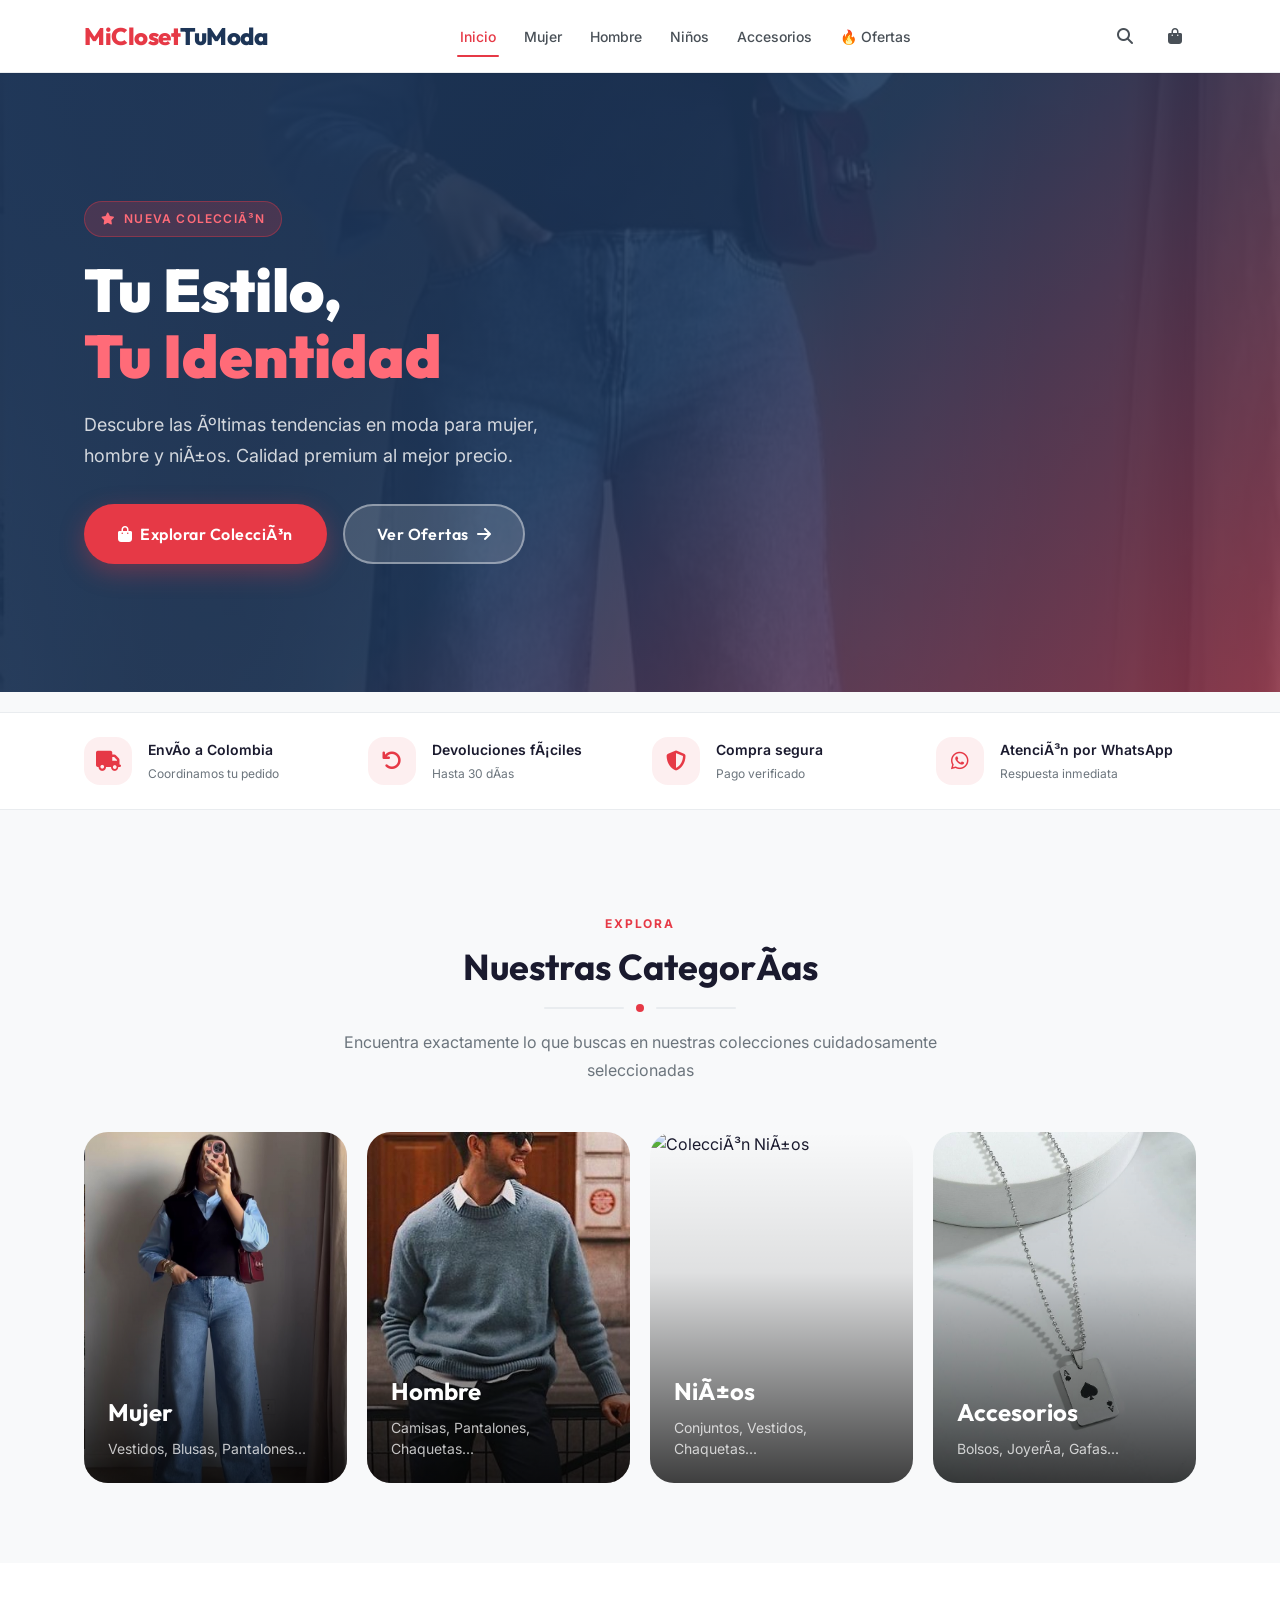
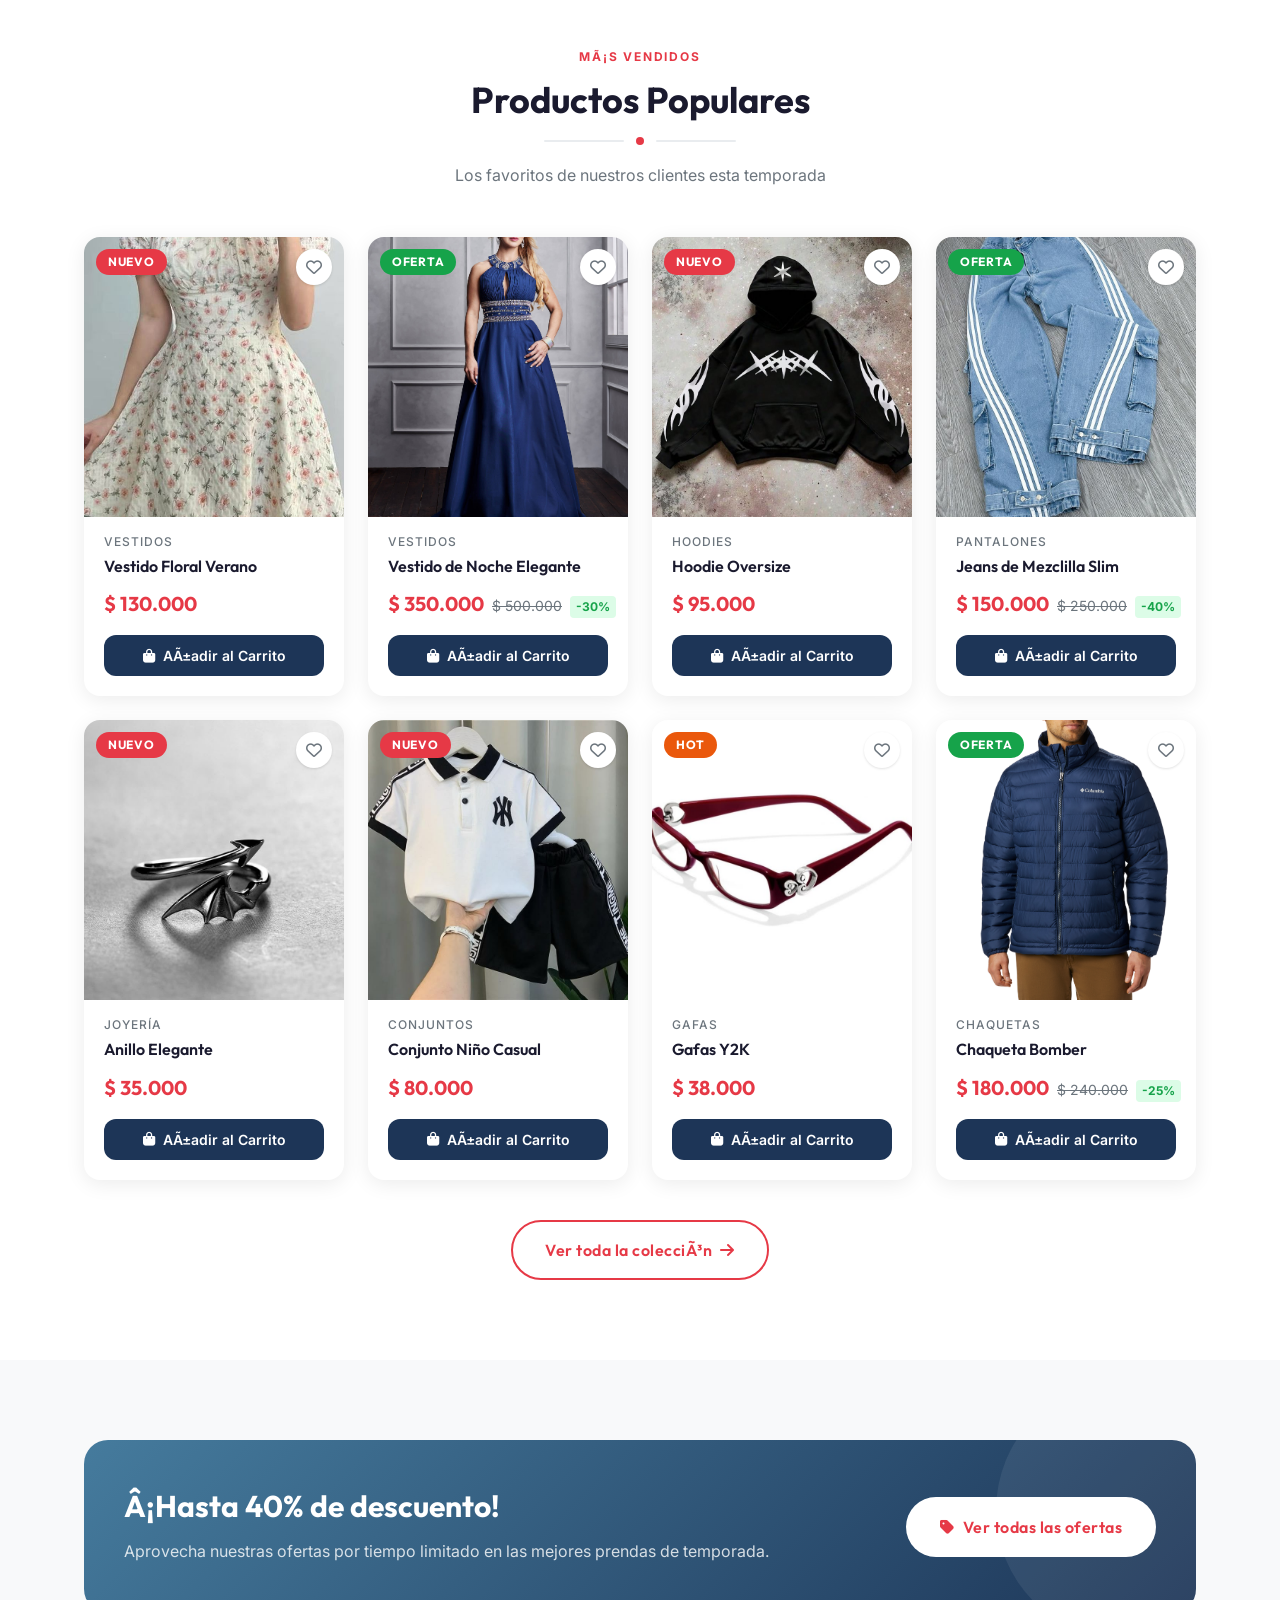
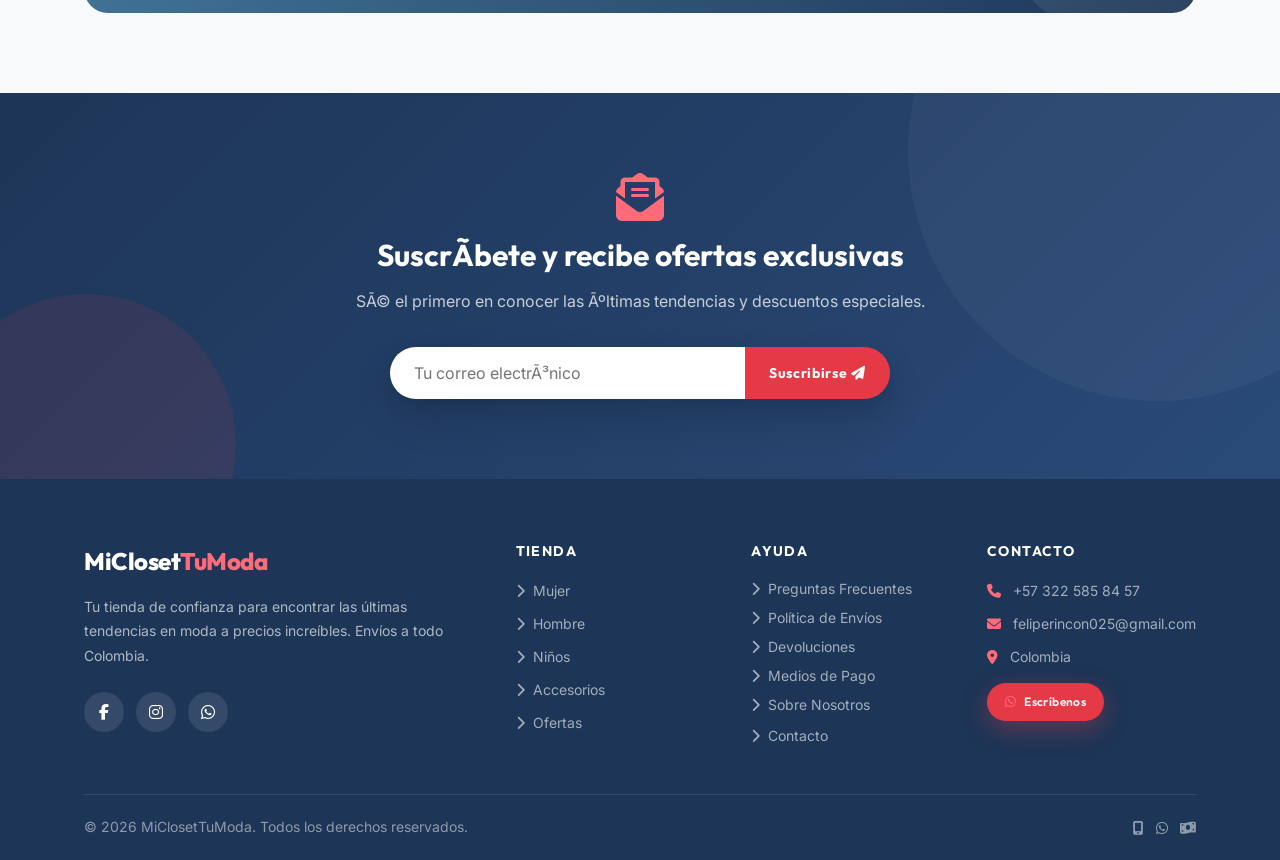
==== index.html @ 11c375c9 "Initial commit for MiClosetTuModa" ====
<!DOCTYPE html>
<html lang="es">
<head>
  <meta charset="UTF-8">
  <meta name="viewport" content="width=device-width, initial-scale=1.0">
  <meta name="description" content="MiClosetTuModa â Tu tienda de moda online con las Ãºltimas tendencias en ropa para mujer, hombre y niÃ±os. EnvÃ­os a toda Colombia.">
  <meta name="keywords" content="moda, ropa, tienda online, Colombia, mujer, hombre, niÃ±os, accesorios">
  <meta name="author" content="MiClosetTuModa">
  <meta property="og:title" content="MiClosetTuModa â Tu tienda de moda online">
  <meta property="og:description" content="Las Ãºltimas tendencias en moda a precios increÃ­bles.">
  <meta property="og:type" content="website">
  <title>MiClosetTuModa â Tu tienda de moda online</title>
  <link rel="icon" type="image/png" href="imgs/logo.png">
  <link rel="preconnect" href="https://fonts.googleapis.com">
  <link rel="preconnect" href="https://fonts.gstatic.com" crossorigin>
  <link rel="stylesheet" href="https://cdnjs.cloudflare.com/ajax/libs/font-awesome/6.4.0/css/all.min.css"
        crossorigin="anonymous" referrerpolicy="no-referrer">
  <link rel="stylesheet" href="css/tokens.css">
  <link rel="stylesheet" href="css/base.css">
  <link rel="stylesheet" href="css/animations.css">
  <link rel="stylesheet" href="css/components.css">
  <link rel="stylesheet" href="css/responsive.css">
  <style>
    /* ââ Estilos especÃ­ficos del home ââ */
    .hero-section { min-height: 620px; }
    .hero-bg {
      background-image: url('imgs/Categorias/Mujeres.jpg');
      opacity: 0.3;
    }

    /* Grid categorÃ­as home */
    .home-categories { padding: var(--space-20) 0; background: var(--bg-body); }
    .category-grid-home {
      display: grid;
      grid-template-columns: repeat(4, 1fr);
      gap: var(--space-5);
    }
    .category-card { aspect-ratio: 3/4; }

    @media (max-width: 1024px) {
      .category-grid-home { grid-template-columns: repeat(2, 1fr); }
    }
    @media (max-width: 480px) {
      .category-grid-home { grid-template-columns: repeat(2, 1fr); gap: var(--space-3); }
      .category-card { aspect-ratio: 2/3; }
    }

    /* Productos populares */
    .popular-section {
      padding: var(--space-20) 0;
      background: var(--bg-surface);
    }

    /* Offers CTA section */
    .offers-section { padding: var(--space-20) 0; background: var(--bg-body); }

    /* Trust band */
    .trust-section { padding: var(--space-5) 0; }

    /* Newsletter */
    .newsletter-home { padding: var(--space-20) 0; }
  </style>

</head>
<body>
  <!-- Header inyectado por JS -->

  <main id="main-content">
    <!-- âââââââââââââââ HERO âââââââââââââââ -->
    <section class="hero-section" id="Inicio" aria-label="Banner principal">
      <div class="hero-bg" role="img" aria-label="Modelo de moda"></div>
      <div class="hero-overlay"></div>
      <div class="container">
        <div class="hero-content">
          <div class="hero-tag animate-fadeInDown">
            <i class="fas fa-star" aria-hidden="true"></i>
            Nueva ColecciÃ³n
          </div>
          <h1 class="hero-title">
            Tu Estilo,<br><span>Tu Identidad</span>
          </h1>
          <p class="hero-subtitle">
            Descubre las Ãºltimas tendencias en moda para mujer, hombre y niÃ±os.
            Calidad premium al mejor precio.
          </p>
          <div class="hero-actions">
            <a href="#categorias" class="btn btn-primary btn-lg ripple">
              <i class="fas fa-shopping-bag" aria-hidden="true"></i>
              Explorar ColecciÃ³n
            </a>
            <a href="ofertas.html" class="btn btn-ghost btn-lg">
              Ver Ofertas <i class="fas fa-arrow-right" aria-hidden="true"></i>
            </a>
          </div>
        </div>
      </div>
    </section>

    <!-- âââââââââââââââ TRUST BAND âââââââââââââââ -->
    <section class="trust-section" aria-label="Beneficios de compra">
      <div class="trust-band">
        <div class="container">
          <div class="trust-grid">
            <div class="trust-item">
              <div class="trust-icon"><i class="fas fa-truck" aria-hidden="true"></i></div>
              <div class="trust-text">
                <strong>EnvÃ­o a Colombia</strong>
                <span>Coordinamos tu pedido</span>
              </div>
            </div>
            <div class="trust-item">
              <div class="trust-icon"><i class="fas fa-undo" aria-hidden="true"></i></div>
              <div class="trust-text">
                <strong>Devoluciones fÃ¡ciles</strong>
                <span>Hasta 30 dÃ­as</span>
              </div>
            </div>
            <div class="trust-item">
              <div class="trust-icon"><i class="fas fa-shield-alt" aria-hidden="true"></i></div>
              <div class="trust-text">
                <strong>Compra segura</strong>
                <span>Pago verificado</span>
              </div>
            </div>
            <div class="trust-item">
              <div class="trust-icon"><i class="fab fa-whatsapp" aria-hidden="true"></i></div>
              <div class="trust-text">
                <strong>AtenciÃ³n por WhatsApp</strong>
                <span>Respuesta inmediata</span>
              </div>
            </div>
          </div>
        </div>
      </div>
    </section>

    <!-- âââââââââââââââ CATEGORÃAS âââââââââââââââ -->
    <section class="home-categories" id="categorias" aria-labelledby="categories-title">
      <div class="container">
        <header class="section-header">
          <span class="section-tag">Explora</span>
          <h2 class="section-title" id="categories-title">Nuestras CategorÃ­as</h2>
          <div class="section-divider"><span></span></div>
          <p class="section-subtitle">Encuentra exactamente lo que buscas en nuestras colecciones cuidadosamente seleccionadas</p>
        </header>
        <div class="category-grid-home">
          <a href="mujer.html" class="category-card hover-lift" aria-label="Ir a secciÃ³n Mujer">
            <img src="imgs/Categorias/Mujeres.jpg" alt="ColecciÃ³n Mujer" loading="lazy">
            <div class="category-card-overlay"></div>
            <div class="category-card-content">
              <div class="category-card-name">Mujer</div>
              <div class="category-card-count">Vestidos, Blusas, Pantalones...</div>
            </div>
            <div class="category-card-arrow">
              <i class="fas fa-arrow-right" aria-hidden="true"></i>
            </div>
          </a>
          <a href="hombre.html" class="category-card hover-lift" aria-label="Ir a secciÃ³n Hombre">
            <img src="imgs/Categorias/Hombres.jpg" alt="ColecciÃ³n Hombre" loading="lazy" style="object-position: center 70%">
            <div class="category-card-overlay"></div>
            <div class="category-card-content">
              <div class="category-card-name">Hombre</div>
              <div class="category-card-count">Camisas, Pantalones, Chaquetas...</div>
            </div>
            <div class="category-card-arrow">
              <i class="fas fa-arrow-right" aria-hidden="true"></i>
            </div>
          </a>
          <a href="niÃ±os.html" class="category-card hover-lift" aria-label="Ir a secciÃ³n NiÃ±os">
            <img src="imgs/Categorias/niÃ±os.jpg" alt="ColecciÃ³n NiÃ±os" loading="lazy">
            <div class="category-card-overlay"></div>
            <div class="category-card-content">
              <div class="category-card-name">NiÃ±os</div>
              <div class="category-card-count">Conjuntos, Vestidos, Chaquetas...</div>
            </div>
            <div class="category-card-arrow">
              <i class="fas fa-arrow-right" aria-hidden="true"></i>
            </div>
          </a>
          <a href="accesorios.html" class="category-card hover-lift" aria-label="Ir a secciÃ³n Accesorios">
            <img src="imgs/Categorias/Accesorios.jpg" alt="ColecciÃ³n Accesorios" loading="lazy">
            <div class="category-card-overlay"></div>
            <div class="category-card-content">
              <div class="category-card-name">Accesorios</div>
              <div class="category-card-count">Bolsos, JoyerÃ­a, Gafas...</div>
            </div>
            <div class="category-card-arrow">
              <i class="fas fa-arrow-right" aria-hidden="true"></i>
            </div>
          </a>
        </div>
      </div>
    </section>

    <!-- âââââââââââââââ PRODUCTOS POPULARES âââââââââââââââ -->
    <section class="popular-section" id="Productos" aria-labelledby="popular-title">
      <div class="container">
        <header class="section-header">
          <span class="section-tag">MÃ¡s Vendidos</span>
          <h2 class="section-title" id="popular-title">Productos Populares</h2>
          <div class="section-divider"><span></span></div>
          <p class="section-subtitle">Los favoritos de nuestros clientes esta temporada</p>
        </header>
        <div class="products-grid" id="popular-products-grid" role="list"></div>
        <div style="text-align:center; margin-top: var(--space-10)">
          <a href="mujer.html" class="btn btn-outline btn-lg">
            Ver toda la colecciÃ³n <i class="fas fa-arrow-right" aria-hidden="true"></i>
          </a>
        </div>
      </div>
    </section>

    <!-- âââââââââââââââ OFERTAS CTA âââââââââââââââ -->
    <section class="offers-section" aria-label="Ofertas especiales">
      <div class="container">
        <div class="offers-cta">
          <div class="offers-cta-text">
            <h2>Â¡Hasta 40% de descuento!</h2>
            <p>Aprovecha nuestras ofertas por tiempo limitado en las mejores prendas de temporada.</p>
          </div>
          <a href="ofertas.html" class="btn btn-white btn-lg" style="flex-shrink:0">
            <i class="fas fa-tag" aria-hidden="true"></i>
            Ver todas las ofertas
          </a>
        </div>
      </div>
    </section>

    <!-- âââââââââââââââ NEWSLETTER âââââââââââââââ -->
    <section class="newsletter-section newsletter-home" aria-labelledby="newsletter-title">
      <div class="container newsletter-content">
        <i class="newsletter-icon fas fa-envelope-open-text" aria-hidden="true"></i>
        <h2 id="newsletter-title">SuscrÃ­bete y recibe ofertas exclusivas</h2>
        <p>SÃ© el primero en conocer las Ãºltimas tendencias y descuentos especiales.</p>
        <form class="newsletter-form" id="newsletter-form" aria-label="Formulario de suscripciÃ³n">
          <input type="email" name="email" placeholder="Tu correo electrÃ³nico"
                 required aria-label="Correo electrÃ³nico" aria-required="true">
          <button type="submit">
            Suscribirse <i class="fas fa-paper-plane" aria-hidden="true"></i>
          </button>
        </form>
      </div>
    </section>
  </main>

  <!-- Footer inyectado por JS -->

  <!-- âââââââââââââââ SCRIPTS âââââââââââââââ -->
  <script src="js/services/ProductService.js"></script>
  <script src="js/services/CartService.js"></script>
  <script src="js/services/WishlistService.js"></script>
  <script src="js/services/NotificationService.js"></script>
  <script src="js/services/FilterService.js"></script>
  <script src="js/components/HelpModal.js"></script>
  <script src="js/components/Header.js"></script>
  <script src="js/components/Footer.js"></script>
  <script src="js/components/CartSidebar.js"></script>
  <script src="js/components/SearchOverlay.js"></script>
  <script src="js/components/ProductModal.js"></script>

  <script>
    document.addEventListener('DOMContentLoaded', () => {
      Header.render();
      Footer.render();
      CartService.init();
      WishlistService.init();
      _renderPopularProducts();

      document.getElementById('newsletter-form').addEventListener('submit', (e) => {
        e.preventDefault();
        const email = e.target.email.value;
        NotificationService.success(
          'Â¡SuscripciÃ³n exitosa!',
          `Te registramos con ${email}. Â¡Bienvenido!`
        );
        e.target.reset();
      });

      document.querySelectorAll('a[href^="#"]').forEach(a => {
        a.addEventListener('click', (e) => {
          const target = document.querySelector(a.getAttribute('href'));
          if (target) {
            e.preventDefault();
            target.scrollIntoView({ behavior: 'smooth', block: 'start' });
          }
        });
      });
    });

    function _renderPopularProducts() {
      const grid = document.getElementById('popular-products-grid');
      if (!grid) return;

      const popular = [
        ProductService.getById(1),
        ProductService.getById(8),
        ProductService.getById(12),
        ProductService.getById(3),
        ProductService.getById(23),
        ProductService.getById(16),
        ProductService.getById(25),
        ProductService.getById(14),
      ].filter(Boolean);

      grid.innerHTML = popular.map(p => _buildProductCard(p)).join('');
      _bindCardEvents(grid);
    }

    function _buildProductCard(p) {
      const fmt  = ProductService.formatPrice;
      const disc = p.priceOriginal
        ? ProductService.getDiscountPercent(p.price, p.priceOriginal)
        : 0;
      const badgeMap = { 'NUEVO': 'badge-new', 'OFERTA': 'badge-sale', 'HOT': 'badge-hot' };
      const badgeClass = p.badge ? badgeMap[p.badge] || 'badge-new' : '';

      return `
        <article class="product-card hover-lift animate-fadeInUp" role="listitem"
                 data-product-id="${p.id}">
          <div class="product-card-img">
            ${p.badge ? `<span class="product-badge ${badgeClass}" aria-label="${p.badge}">${p.badge}</span>` : ''}
            <img src="${p.img}" alt="${p.name}" loading="lazy">
            <div class="product-card-overlay" aria-hidden="true">
              <button class="overlay-btn quick-view-btn" data-id="${p.id}"
                      aria-label="Vista rÃ¡pida de ${p.name}">
                <i class="fas fa-eye"></i>
              </button>
              <button class="overlay-btn wishlist-overlay-btn" data-id="${p.id}"
                      aria-label="AÃ±adir ${p.name} a lista de deseos">
                <i class="far fa-heart"></i>
              </button>
            </div>
            <button class="wishlist-btn" data-id="${p.id}"
                    aria-label="AÃ±adir ${p.name} a lista de deseos">
              <i class="far fa-heart" aria-hidden="true"></i>
            </button>
          </div>
          <div class="product-card-body">
            <div class="product-card-category">${p.category}</div>
            <h3 class="product-card-name">${p.name}</h3>
            <div class="product-card-price">
              <span class="price-current">${fmt(p.price)}</span>
              ${p.priceOriginal ? `
                <span class="price-original">${fmt(p.priceOriginal)}</span>
                <span class="price-discount">-${disc}%</span>
              ` : ''}
            </div>
            <button class="btn-cart add-to-cart-btn" data-id="${p.id}"
                    aria-label="AÃ±adir ${p.name} al carrito">
              <i class="fas fa-shopping-bag" aria-hidden="true"></i>
              AÃ±adir al Carrito
            </button>
          </div>
        </article>
      `;
    }

    function _bindCardEvents(container) {
      container.querySelectorAll('.product-card-img').forEach(el => {
        el.addEventListener('click', (e) => {
          if (e.target.closest('.add-to-cart-btn') || e.target.closest('.wishlist-btn')) return;
          const card = e.target.closest('[data-product-id]');
          if (card) ProductModal.open(parseInt(card.dataset.productId));
        });
      });

      container.querySelectorAll('.add-to-cart-btn').forEach(btn => {
        btn.addEventListener('click', (e) => {
          e.stopPropagation();
          const id = parseInt(btn.dataset.id);
          ProductModal.open(id);
        });
      });

      container.querySelectorAll('.wishlist-btn, .wishlist-overlay-btn').forEach(btn => {
        const id = parseInt(btn.dataset.id);
        if (WishlistService.has(id)) {
          btn.classList.add('active');
          const icon = btn.querySelector('i');
          if (icon) { icon.classList.remove('far'); icon.classList.add('fas'); }
        }
        btn.addEventListener('click', (e) => {
          e.stopPropagation();
          const product = ProductService.getById(id);
          if (!product) return;
          const added = WishlistService.toggle(product);
          const icon = btn.querySelector('i');
          btn.classList.toggle('active', added);
          if (icon) {
            icon.classList.toggle('far', !added);
            icon.classList.toggle('fas', added);
          }
          NotificationService.wishlistToggled(added, product.name);
        });
      });
    }
  </script>
</body>
</html>
---- css/tokens.css ----
/* ============================================================
   MiClosetTuModa — Design Tokens
   Sistema central de variables CSS para toda la aplicación
   ============================================================ */

@import url('https://fonts.googleapis.com/css2?family=Outfit:wght@300;400;500;600;700;800;900&family=Inter:wght@300;400;500;600&display=swap');

:root {
  /* ─── Colores Primarios ─── */
  --clr-primary: #e63946;
  --clr-primary-dark: #c1121f;
  --clr-primary-light: #ff6b78;
  --clr-primary-50: rgba(230, 57, 70, 0.08);
  --clr-primary-100: rgba(230, 57, 70, 0.16);

  /* ─── Colores Secundarios ─── */
  --clr-secondary: #1d3557;
  --clr-secondary-dark: #142440;
  --clr-secondary-light: #2a4a78;
  --clr-accent: #457b9d;
  --clr-accent-light: #6aa0bf;

  /* ─── Neutrales ─── */
  --clr-white: #ffffff;
  --clr-gray-50: #f8f9fa;
  --clr-gray-100: #f1f3f5;
  --clr-gray-200: #e9ecef;
  --clr-gray-300: #dee2e6;
  --clr-gray-400: #ced4da;
  --clr-gray-500: #adb5bd;
  --clr-gray-600: #6c757d;
  --clr-gray-700: #495057;
  --clr-gray-800: #343a40;
  --clr-gray-900: #212529;
  --clr-black: #0d0d0d;

  /* ─── Superficies / Fondos ─── */
  --bg-body: #f8f9fa;
  --bg-surface: #ffffff;
  --bg-muted: #f1f3f5;
  --bg-dark: #1a1a2e;

  /* ─── Texto ─── */
  --text-primary: #1a1a2e;
  --text-secondary: #495057;
  --text-muted: #6c757d;
  --text-inverse: #ffffff;
  --text-accent: #e63946;

  /* ─── Tipografía ─── */
  --font-heading: 'Outfit', sans-serif;
  --font-body: 'Inter', sans-serif;

  --text-xs: 0.75rem;
  /* 12px */
  --text-sm: 0.875rem;
  /* 14px */
  --text-base: 1rem;
  /* 16px */
  --text-lg: 1.125rem;
  /* 18px */
  --text-xl: 1.25rem;
  /* 20px */
  --text-2xl: 1.5rem;
  /* 24px */
  --text-3xl: 1.875rem;
  /* 30px */
  --text-4xl: 2.25rem;
  /* 36px */
  --text-5xl: 3rem;
  /* 48px */
  --text-6xl: 3.75rem;
  /* 60px */

  --font-light: 300;
  --font-normal: 400;
  --font-medium: 500;
  --font-semibold: 600;
  --font-bold: 700;
  --font-extrabold: 800;
  --font-black: 900;

  --leading-tight: 1.25;
  --leading-normal: 1.5;
  --leading-relaxed: 1.75;

  /* ─── Espaciado ─── */
  --space-0: 0;
  --space-1: 0.25rem;
  /* 4px */
  --space-2: 0.5rem;
  /* 8px */
  --space-3: 0.75rem;
  /* 12px */
  --space-4: 1rem;
  /* 16px */
  --space-5: 1.25rem;
  /* 20px */
  --space-6: 1.5rem;
  /* 24px */
  --space-8: 2rem;
  /* 32px */
  --space-10: 2.5rem;
  /* 40px */
  --space-12: 3rem;
  /* 48px */
  --space-16: 4rem;
  /* 64px */
  --space-20: 5rem;
  /* 80px */
  --space-24: 6rem;
  /* 96px */

  /* ─── Radios de borde ─── */
  --radius-sm: 0.25rem;
  /* 4px */
  --radius-md: 0.5rem;
  /* 8px */
  --radius-lg: 0.75rem;
  /* 12px */
  --radius-xl: 1rem;
  /* 16px */
  --radius-2xl: 1.5rem;
  /* 24px */
  --radius-full: 9999px;

  /* ─── Sombras ─── */
  --shadow-sm: 0 1px 3px rgba(0, 0, 0, 0.08), 0 1px 2px rgba(0, 0, 0, 0.04);
  --shadow-md: 0 4px 6px rgba(0, 0, 0, 0.07), 0 2px 4px rgba(0, 0, 0, 0.05);
  --shadow-lg: 0 10px 25px rgba(0, 0, 0, 0.1), 0 4px 10px rgba(0, 0, 0, 0.06);
  --shadow-xl: 0 20px 40px rgba(0, 0, 0, 0.12), 0 8px 20px rgba(0, 0, 0, 0.08);
  --shadow-card: 0 4px 20px rgba(0, 0, 0, 0.08);
  --shadow-card-hover: 0 12px 35px rgba(0, 0, 0, 0.15);
  --shadow-primary: 0 8px 25px rgba(230, 57, 70, 0.35);
  --shadow-inset: inset 0 2px 4px rgba(0, 0, 0, 0.06);

  /* ─── Transiciones ─── */
  --transition-fast: 150ms ease;
  --transition-base: 250ms ease;
  --transition-slow: 400ms ease;
  --transition-bounce: 300ms cubic-bezier(0.34, 1.56, 0.64, 1);

  /* ─── Z-Index ─── */
  --z-dropdown: 1000;
  --z-sticky: 1020;
  --z-fixed: 1030;
  --z-modal-bg: 1040;
  --z-modal: 1050;
  --z-toast: 1060;
  --z-tooltip: 1070;

  /* ─── Dimensiones del layout ─── */
  --container-max: 1280px;
  --header-height: 72px;
  --sidebar-width: 420px;
}
---- css/base.css ----
/* ============================================================
   MiClosetTuModa — Base Styles
   Reset moderno + estilos base globales
   ============================================================ */

*, *::before, *::after {
  margin: 0;
  padding: 0;
  box-sizing: border-box;
}

html {
  font-size: 16px;
  scroll-behavior: smooth;
  text-rendering: optimizeLegibility;
  -webkit-font-smoothing: antialiased;
  -moz-osx-font-smoothing: grayscale;
}

body {
  font-family: var(--font-body);
  font-size: var(--text-base);
  font-weight: var(--font-normal);
  line-height: var(--leading-normal);
  color: var(--text-primary);
  background-color: var(--bg-body);
  overflow-x: hidden;
}

/* ─── Tipografía base ─── */
h1, h2, h3, h4, h5, h6 {
  font-family: var(--font-heading);
  font-weight: var(--font-bold);
  line-height: var(--leading-tight);
  color: var(--text-primary);
}

h1 { font-size: var(--text-5xl); }
h2 { font-size: var(--text-4xl); }
h3 { font-size: var(--text-2xl); }
h4 { font-size: var(--text-xl); }
h5 { font-size: var(--text-lg); }
h6 { font-size: var(--text-base); }

p {
  color: var(--text-secondary);
  line-height: var(--leading-relaxed);
}

a {
  color: inherit;
  text-decoration: none;
  transition: color var(--transition-base);
}

img, video {
  max-width: 100%;
  height: auto;
  display: block;
}

button, input, select, textarea {
  font-family: inherit;
  font-size: inherit;
}

button {
  cursor: pointer;
  border: none;
  background: none;
}

ul, ol {
  list-style: none;
}

/* ─── Layout Utilitarios ─── */
.container {
  width: 90%;
  max-width: var(--container-max);
  margin-inline: auto;
  padding-inline: var(--space-5);
}

.visually-hidden {
  position: absolute;
  width: 1px;
  height: 1px;
  padding: 0;
  margin: -1px;
  overflow: hidden;
  clip: rect(0, 0, 0, 0);
  white-space: nowrap;
  border: 0;
}

/* ─── Scrollbar personalizado ─── */
::-webkit-scrollbar {
  width: 6px;
  height: 6px;
}
::-webkit-scrollbar-track {
  background: var(--clr-gray-100);
}
::-webkit-scrollbar-thumb {
  background: var(--clr-gray-400);
  border-radius: var(--radius-full);
}
::-webkit-scrollbar-thumb:hover {
  background: var(--clr-primary);
}

/* ─── Selección de texto ─── */
::selection {
  background-color: var(--clr-primary);
  color: var(--clr-white);
}

/* ─── Foco accesible ─── */
:focus-visible {
  outline: 2px solid var(--clr-primary);
  outline-offset: 3px;
  border-radius: var(--radius-sm);
}

/* ─── Body lock (modal abierto) ─── */
body.no-scroll {
  overflow: hidden;
}
---- css/animations.css ----
/* ============================================================
   MiClosetTuModa — Animations
   Keyframes y clases de animación para toda la app
   ============================================================ */

/* ─── Keyframes ─── */
@keyframes fadeIn {
  from { opacity: 0; }
  to   { opacity: 1; }
}

@keyframes fadeInUp {
  from { opacity: 0; transform: translateY(30px); }
  to   { opacity: 1; transform: translateY(0); }
}

@keyframes fadeInDown {
  from { opacity: 0; transform: translateY(-20px); }
  to   { opacity: 1; transform: translateY(0); }
}

@keyframes slideInRight {
  from { opacity: 0; transform: translateX(100%); }
  to   { opacity: 1; transform: translateX(0); }
}

@keyframes slideOutRight {
  from { opacity: 1; transform: translateX(0); }
  to   { opacity: 0; transform: translateX(100%); }
}

@keyframes slideInLeft {
  from { transform: translateX(-100%); }
  to   { transform: translateX(0); }
}

@keyframes scaleIn {
  from { opacity: 0; transform: scale(0.9); }
  to   { opacity: 1; transform: scale(1); }
}

@keyframes shimmer {
  0%   { background-position: -200% 0; }
  100% { background-position: 200% 0; }
}

@keyframes pulse {
  0%, 100% { transform: scale(1); }
  50%       { transform: scale(1.08); }
}

@keyframes bounce {
  0%, 100% { transform: translateY(0); }
  30%       { transform: translateY(-8px); }
  60%       { transform: translateY(-4px); }
}

@keyframes spin {
  from { transform: rotate(0deg); }
  to   { transform: rotate(360deg); }
}

@keyframes heartbeat {
  0%, 100% { transform: scale(1); }
  14%       { transform: scale(1.3); }
  28%       { transform: scale(1); }
  42%       { transform: scale(1.3); }
  70%       { transform: scale(1); }
}

@keyframes gradientShift {
  0%   { background-position: 0% 50%; }
  50%  { background-position: 100% 50%; }
  100% { background-position: 0% 50%; }
}

@keyframes countdownPulse {
  0%, 100% { transform: scale(1); color: inherit; }
  50%       { transform: scale(1.05); color: var(--clr-primary); }
}

/* ─── Clases de animación ─── */
.animate-fadeIn {
  animation: fadeIn 0.5s ease backwards;
}
.animate-fadeInUp {
  animation: fadeInUp 0.6s cubic-bezier(0.2, 0.8, 0.2, 1) backwards;
}
.animate-fadeInDown {
  animation: fadeInDown 0.4s ease backwards;
}
.animate-scaleIn   { animation: scaleIn 0.3s ease both; }
.animate-slideRight{ animation: slideInRight 0.4s ease both; }
.animate-pulse     { animation: pulse 2s ease-in-out infinite; }
.animate-bounce    { animation: bounce 0.6s ease; }
.animate-spin      { animation: spin 1s linear infinite; }
.animate-heartbeat { animation: heartbeat 1.3s ease-in-out infinite; }

/* Delays para entradas escalonadas */
.delay-100 { animation-delay: 0.1s; }
.delay-200 { animation-delay: 0.2s; }
.delay-300 { animation-delay: 0.3s; }
.delay-400 { animation-delay: 0.4s; }
.delay-500 { animation-delay: 0.5s; }

/* ─── Skeleton Loader ─── */
.skeleton {
  background: linear-gradient(
    90deg,
    var(--clr-gray-200) 25%,
    var(--clr-gray-100) 50%,
    var(--clr-gray-200) 75%
  );
  background-size: 200% 100%;
  animation: shimmer 1.5s infinite;
  border-radius: var(--radius-md);
}

.skeleton-card {
  background: var(--bg-surface);
  border-radius: var(--radius-xl);
  overflow: hidden;
  box-shadow: var(--shadow-card);
}

.skeleton-img {
  width: 100%;
  height: 280px;
  background: linear-gradient(
    90deg,
    var(--clr-gray-200) 25%,
    var(--clr-gray-100) 50%,
    var(--clr-gray-200) 75%
  );
  background-size: 200% 100%;
  animation: shimmer 1.5s infinite;
}

.skeleton-line {
  height: 14px;
  margin: var(--space-3) var(--space-4);
  background: linear-gradient(
    90deg,
    var(--clr-gray-200) 25%,
    var(--clr-gray-100) 50%,
    var(--clr-gray-200) 75%
  );
  background-size: 200% 100%;
  animation: shimmer 1.5s infinite;
  border-radius: var(--radius-sm);
}

.skeleton-line.short { width: 60%; }
.skeleton-line.medium{ width: 80%; }
.skeleton-line.full  { width: 100%; }

/* ─── Gradiente animado (hero, banners) ─── */
.gradient-animated {
  background: linear-gradient(
    270deg,
    var(--clr-primary-dark),
    var(--clr-secondary),
    var(--clr-accent),
    var(--clr-primary)
  );
  background-size: 400% 400%;
  animation: gradientShift 8s ease infinite;
}

/* ─── Hover lift ─── */
.hover-lift {
  transition: transform var(--transition-base), box-shadow var(--transition-base);
}
.hover-lift:hover {
  transform: translateY(-6px);
  box-shadow: var(--shadow-card-hover);
}

/* ─── Ripple efecto ─── */
.ripple {
  position: relative;
  overflow: hidden;
}
.ripple::after {
  content: '';
  position: absolute;
  top: 50%;
  left: 50%;
  width: 0;
  height: 0;
  background: rgba(255,255,255,0.3);
  border-radius: 50%;
  transform: translate(-50%, -50%);
  transition: width 0.5s, height 0.5s, opacity 0.5s;
  opacity: 0;
}
.ripple:active::after {
  width: 200px;
  height: 200px;
  opacity: 0;
}
---- css/components.css ----
/* ============================================================
   MiClosetTuModa — Components
   Todos los componentes reutilizables del design system
   ============================================================ */

/* ════════════════════════════════════════
   1. BOTONES
   ════════════════════════════════════════ */
.btn {
  display: inline-flex;
  align-items: center;
  justify-content: center;
  gap: var(--space-2);
  padding: var(--space-3) var(--space-6);
  font-family: var(--font-heading);
  font-size: var(--text-sm);
  font-weight: var(--font-semibold);
  letter-spacing: 0.03em;
  border-radius: var(--radius-full);
  border: 2px solid transparent;
  cursor: pointer;
  transition: all var(--transition-base);
  white-space: nowrap;
  text-decoration: none;
  position: relative;
  overflow: hidden;
}

.btn-primary {
  background: var(--clr-primary);
  color: var(--clr-white);
  box-shadow: var(--shadow-primary);
}
.btn-primary:hover {
  background: var(--clr-primary-dark);
  transform: translateY(-2px);
  box-shadow: 0 12px 30px rgba(230, 57, 70, 0.45);
}
.btn-primary:active { transform: translateY(0); }

.btn-secondary {
  background: var(--clr-secondary);
  color: var(--clr-white);
}
.btn-secondary:hover {
  background: var(--clr-secondary-light);
  transform: translateY(-2px);
}

.btn-outline {
  background: transparent;
  color: var(--clr-primary);
  border-color: var(--clr-primary);
}
.btn-outline:hover {
  background: var(--clr-primary);
  color: var(--clr-white);
}

.btn-ghost {
  background: rgba(255,255,255,0.15);
  color: var(--clr-white);
  border-color: rgba(255,255,255,0.4);
  backdrop-filter: blur(6px);
}
.btn-ghost:hover {
  background: rgba(255,255,255,0.25);
  border-color: rgba(255,255,255,0.7);
}

.btn-white {
  background: var(--clr-white);
  color: var(--clr-primary);
}
.btn-white:hover {
  background: var(--clr-gray-100);
  transform: translateY(-2px);
}

.btn-sm {
  padding: var(--space-2) var(--space-4);
  font-size: var(--text-xs);
}

.btn-lg {
  padding: var(--space-4) var(--space-8);
  font-size: var(--text-base);
}

.btn-icon {
  width: 44px;
  height: 44px;
  padding: 0;
  border-radius: var(--radius-full);
  font-size: var(--text-base);
}

.btn-cart {
  background: var(--clr-secondary);
  color: var(--clr-white);
  width: 100%;
  padding: var(--space-3) var(--space-4);
  border-radius: var(--radius-lg);
  font-size: var(--text-sm);
  font-weight: var(--font-semibold);
  gap: var(--space-2);
  display: inline-flex;
  align-items: center;
  justify-content: center;
  transition: all var(--transition-base);
}
.btn-cart:hover {
  background: var(--clr-primary);
  transform: translateY(-2px);
  box-shadow: var(--shadow-primary);
}

/* ════════════════════════════════════════
   2. HEADER
   ════════════════════════════════════════ */
.site-header {
  background: var(--bg-surface);
  position: sticky;
  top: 0;
  z-index: var(--z-sticky);
  box-shadow: 0 1px 0 var(--clr-gray-200), var(--shadow-sm);
  transition: box-shadow var(--transition-base);
}

.site-header.scrolled {
  box-shadow: var(--shadow-md);
}

.header-inner {
  display: flex;
  align-items: center;
  justify-content: space-between;
  height: var(--header-height);
  gap: var(--space-6);
}

/* Logo */
.site-logo {
  font-family: var(--font-heading);
  font-size: var(--text-2xl);
  font-weight: var(--font-extrabold);
  color: var(--clr-primary);
  text-decoration: none;
  letter-spacing: -0.02em;
  flex-shrink: 0;
}
.site-logo span {
  color: var(--clr-secondary);
}

/* Nav */
.main-nav { display: flex; align-items: center; }
.nav-list {
  display: flex;
  align-items: center;
  gap: var(--space-1);
}
.nav-list a {
  display: flex;
  align-items: center;
  gap: var(--space-1);
  padding: var(--space-2) var(--space-3);
  font-size: var(--text-sm);
  font-weight: var(--font-medium);
  color: var(--text-secondary);
  border-radius: var(--radius-md);
  transition: all var(--transition-base);
  position: relative;
}
.nav-list a::after {
  content: '';
  position: absolute;
  bottom: -2px;
  left: 50%;
  transform: translateX(-50%);
  width: 0;
  height: 2px;
  background: var(--clr-primary);
  border-radius: var(--radius-full);
  transition: width var(--transition-base);
}
.nav-list a:hover,
.nav-list a.active {
  color: var(--clr-primary);
}
.nav-list a:hover::after,
.nav-list a.active::after {
  width: 70%;
}

/* Header acciones */
.header-actions {
  display: flex;
  align-items: center;
  gap: var(--space-2);
}

.header-icon-btn {
  position: relative;
  width: 42px;
  height: 42px;
  display: flex;
  align-items: center;
  justify-content: center;
  border-radius: var(--radius-full);
  color: var(--text-secondary);
  font-size: var(--text-base);
  transition: all var(--transition-base);
  background: transparent;
  cursor: pointer;
}
.header-icon-btn:hover {
  background: var(--clr-gray-100);
  color: var(--clr-primary);
}

.cart-badge {
  position: absolute;
  top: 2px;
  right: 2px;
  min-width: 18px;
  height: 18px;
  padding: 0 4px;
  background: var(--clr-primary);
  color: var(--clr-white);
  font-size: 10px;
  font-weight: var(--font-bold);
  border-radius: var(--radius-full);
  display: flex;
  align-items: center;
  justify-content: center;
  line-height: 1;
  animation: fadeIn 0.2s ease;
}

/* Hamburger */
.hamburger {
  display: none;
  flex-direction: column;
  gap: 5px;
  cursor: pointer;
  padding: var(--space-2);
  border-radius: var(--radius-md);
  transition: background var(--transition-base);
}
.hamburger:hover { background: var(--clr-gray-100); }
.hamburger span {
  display: block;
  width: 22px;
  height: 2px;
  background: var(--text-primary);
  border-radius: var(--radius-full);
  transition: all var(--transition-base);
}
.hamburger.open span:nth-child(1) {
  transform: rotate(45deg) translate(5px, 5px);
}
.hamburger.open span:nth-child(2) {
  opacity: 0;
  transform: scaleX(0);
}
.hamburger.open span:nth-child(3) {
  transform: rotate(-45deg) translate(5px, -5px);
}

/* Mobile nav overlay */
.mobile-nav {
  display: none;
  position: fixed;
  top: 0; right: 0; bottom: 0; left: 0;
  top: var(--header-height);
  background: var(--bg-surface);
  z-index: var(--z-fixed);
  padding: var(--space-6);
  flex-direction: column;
  gap: var(--space-2);
  animation: fadeInDown 0.3s ease;
  overflow-y: auto;
}
.mobile-nav.open { display: flex; }
.mobile-nav a {
  padding: var(--space-4);
  font-size: var(--text-lg);
  font-weight: var(--font-semibold);
  color: var(--text-primary);
  border-radius: var(--radius-lg);
  transition: all var(--transition-base);
}
.mobile-nav a:hover, .mobile-nav a.active {
  background: var(--clr-primary-50);
  color: var(--clr-primary);
}

/* ════════════════════════════════════════
   3. SEARCH OVERLAY
   ════════════════════════════════════════ */
.search-overlay {
  position: fixed;
  top: 0; right: 0; bottom: 0; left: 0;
  background: rgba(0,0,0,0.7);
  backdrop-filter: blur(8px);
  z-index: var(--z-modal);
  display: flex;
  flex-direction: column;
  align-items: center;
  padding-top: var(--space-20);
  opacity: 0;
  pointer-events: none;
  transition: opacity var(--transition-base);
}
.search-overlay.open {
  opacity: 1;
  pointer-events: all;
}

.search-box {
  width: 100%;
  max-width: 680px;
  padding-inline: var(--space-5);
  animation: fadeInDown 0.3s ease;
}

.search-input-wrap {
  display: flex;
  align-items: center;
  background: var(--bg-surface);
  border-radius: var(--radius-2xl);
  overflow: hidden;
  box-shadow: var(--shadow-xl);
}
.search-input-wrap i {
  padding: 0 var(--space-5);
  color: var(--clr-gray-500);
  font-size: var(--text-xl);
}
.search-input-wrap input {
  flex: 1;
  padding: var(--space-5) 0;
  font-size: var(--text-xl);
  border: none;
  outline: none;
  color: var(--text-primary);
  background: transparent;
}
.search-close {
  padding: var(--space-4) var(--space-5);
  color: var(--clr-gray-500);
  font-size: var(--text-xl);
  cursor: pointer;
  transition: color var(--transition-base);
}
.search-close:hover { color: var(--clr-primary); }

.search-results {
  width: 100%;
  max-width: 680px;
  margin-top: var(--space-4);
  padding-inline: var(--space-5);
  max-height: 60vh;
  overflow-y: auto;
}
.search-result-item {
  display: flex;
  align-items: center;
  gap: var(--space-4);
  padding: var(--space-3) var(--space-4);
  background: var(--bg-surface);
  border-radius: var(--radius-lg);
  margin-bottom: var(--space-2);
  cursor: pointer;
  transition: all var(--transition-base);
  animation: fadeInUp 0.2s ease both;
}
.search-result-item:hover {
  background: var(--clr-primary-50);
  transform: translateX(4px);
}
.search-result-item img {
  width: 56px;
  height: 56px;
  object-fit: cover;
  border-radius: var(--radius-md);
}
.search-result-info { flex: 1; }
.search-result-info h4 {
  font-size: var(--text-sm);
  font-weight: var(--font-semibold);
  color: var(--text-primary);
}
.search-result-info span {
  font-size: var(--text-sm);
  color: var(--clr-primary);
  font-weight: var(--font-bold);
}
.search-no-results {
  text-align: center;
  color: var(--clr-white);
  font-size: var(--text-lg);
  margin-top: var(--space-8);
  opacity: 0.7;
}

/* ════════════════════════════════════════
   4. CART SIDEBAR
   ════════════════════════════════════════ */
.cart-overlay {
  position: fixed;
  top: 0; right: 0; bottom: 0; left: 0;
  background: rgba(0,0,0,0.5);
  z-index: var(--z-modal-bg);
  opacity: 0;
  pointer-events: none;
  transition: opacity var(--transition-base);
}
.cart-overlay.open {
  opacity: 1;
  pointer-events: all;
}

.cart-sidebar {
  position: fixed;
  top: 0;
  right: 0;
  width: min(var(--sidebar-width), 100vw);
  height: 100vh;
  background: var(--bg-surface);
  z-index: var(--z-modal);
  display: flex;
  flex-direction: column;
  transform: translateX(100%);
  transition: transform var(--transition-slow);
  box-shadow: -10px 0 40px rgba(0,0,0,0.15);
}
.cart-sidebar.open {
  transform: translateX(0);
}

.cart-header {
  display: flex;
  align-items: center;
  justify-content: space-between;
  padding: var(--space-6);
  border-bottom: 1px solid var(--clr-gray-200);
}
.cart-header h3 {
  font-size: var(--text-xl);
  display: flex;
  align-items: center;
  gap: var(--space-3);
}
.cart-header h3 i { color: var(--clr-primary); }
.cart-close-btn {
  width: 36px;
  height: 36px;
  display: flex;
  align-items: center;
  justify-content: center;
  border-radius: var(--radius-full);
  color: var(--text-secondary);
  font-size: var(--text-lg);
  transition: all var(--transition-base);
  cursor: pointer;
}
.cart-close-btn:hover {
  background: var(--clr-gray-100);
  color: var(--clr-primary);
}

.cart-items {
  flex: 1;
  overflow-y: auto;
  padding: var(--space-4);
}

.cart-empty {
  display: flex;
  flex-direction: column;
  align-items: center;
  justify-content: center;
  height: 100%;
  gap: var(--space-4);
  color: var(--text-muted);
}
.cart-empty i {
  font-size: 64px;
  opacity: 0.25;
}
.cart-empty p { font-size: var(--text-lg); }

.cart-item {
  display: flex;
  gap: var(--space-3);
  padding: var(--space-4);
  border-radius: var(--radius-xl);
  transition: background var(--transition-base);
  margin-bottom: var(--space-2);
}
.cart-item:hover { background: var(--clr-gray-50); }

.cart-item-img {
  width: 80px;
  height: 80px;
  border-radius: var(--radius-lg);
  object-fit: cover;
  flex-shrink: 0;
}
.cart-item-info { flex: 1; min-width: 0; }
.cart-item-name {
  font-size: var(--text-sm);
  font-weight: var(--font-semibold);
  color: var(--text-primary);
  white-space: nowrap;
  overflow: hidden;
  text-overflow: ellipsis;
}
.cart-item-cat {
  font-size: var(--text-xs);
  color: var(--text-muted);
  margin-top: 2px;
}
.cart-item-price {
  font-size: var(--text-base);
  font-weight: var(--font-bold);
  color: var(--clr-primary);
  margin-top: var(--space-1);
}
.cart-item-actions {
  display: flex;
  align-items: center;
  gap: var(--space-2);
  margin-top: var(--space-2);
}
.qty-btn {
  width: 28px;
  height: 28px;
  border-radius: var(--radius-full);
  background: var(--clr-gray-100);
  font-size: var(--text-sm);
  font-weight: var(--font-bold);
  display: flex;
  align-items: center;
  justify-content: center;
  cursor: pointer;
  transition: all var(--transition-base);
}
.qty-btn:hover {
  background: var(--clr-primary);
  color: var(--clr-white);
}
.qty-value {
  font-size: var(--text-sm);
  font-weight: var(--font-semibold);
  min-width: 20px;
  text-align: center;
}
.cart-remove {
  margin-left: auto;
  width: 28px;
  height: 28px;
  display: flex;
  align-items: center;
  justify-content: center;
  color: var(--text-muted);
  border-radius: var(--radius-full);
  cursor: pointer;
  transition: all var(--transition-base);
  font-size: var(--text-sm);
}
.cart-remove:hover {
  background: #fee2e2;
  color: var(--clr-primary);
}

.cart-footer {
  padding: var(--space-5) var(--space-6);
  border-top: 1px solid var(--clr-gray-200);
}
.cart-totals { margin-bottom: var(--space-4); }
.cart-subtotal, .cart-shipping {
  display: flex;
  justify-content: space-between;
  font-size: var(--text-sm);
  color: var(--text-secondary);
  margin-bottom: var(--space-2);
}
.cart-total {
  display: flex;
  justify-content: space-between;
  font-size: var(--text-lg);
  font-weight: var(--font-bold);
  color: var(--text-primary);
  padding-top: var(--space-3);
  border-top: 1px solid var(--clr-gray-200);
}
.cart-total span:last-child { color: var(--clr-primary); }
.btn-checkout {
  width: 100%;
  padding: var(--space-4);
  background: var(--clr-primary);
  color: var(--clr-white);
  font-family: var(--font-heading);
  font-weight: var(--font-bold);
  font-size: var(--text-base);
  letter-spacing: 0.05em;
  border-radius: var(--radius-xl);
  border: none;
  cursor: pointer;
  transition: all var(--transition-base);
  display: flex;
  align-items: center;
  justify-content: center;
  gap: var(--space-3);
  box-shadow: var(--shadow-primary);
  text-decoration: none;
}
.btn-checkout:hover {
  background: var(--clr-primary-dark);
  transform: translateY(-2px);
  box-shadow: 0 12px 30px rgba(230, 57, 70, 0.45);
}

/* ════════════════════════════════════════
   5. PRODUCT CARD
   ════════════════════════════════════════ */
.product-card {
  background: var(--bg-surface);
  border-radius: var(--radius-xl);
  overflow: hidden;
  box-shadow: var(--shadow-card);
  transition: transform var(--transition-base), box-shadow var(--transition-base);
  position: relative;
}
.product-card:hover {
  transform: translateY(-6px);
  box-shadow: var(--shadow-card-hover);
}

.product-card-img {
  position: relative;
  height: 280px;
  overflow: hidden;
}
.product-card-img img {
  width: 100%;
  height: 100%;
  object-fit: cover;
  transition: transform var(--transition-slow);
}
.product-card:hover .product-card-img img {
  transform: scale(1.07);
}

.product-card-overlay {
  position: absolute;
  top: 0; right: 0; bottom: 0; left: 0;
  background: rgba(0,0,0,0);
  display: flex;
  align-items: center;
  justify-content: center;
  gap: var(--space-3);
  transition: background var(--transition-base);
}
.product-card:hover .product-card-overlay {
  background: rgba(0,0,0,0.35);
}

.product-card-overlay .overlay-btn {
  width: 44px;
  height: 44px;
  background: var(--clr-white);
  border-radius: var(--radius-full);
  display: flex;
  align-items: center;
  justify-content: center;
  color: var(--text-primary);
  font-size: var(--text-base);
  cursor: pointer;
  opacity: 0;
  transform: translateY(10px);
  transition: all var(--transition-base);
  box-shadow: var(--shadow-md);
  border: none;
}
.product-card:hover .product-card-overlay .overlay-btn {
  opacity: 1;
  transform: translateY(0);
}
.product-card-overlay .overlay-btn:hover {
  background: var(--clr-primary);
  color: var(--clr-white);
}

/* Badges */
.product-badge {
  position: absolute;
  top: var(--space-3);
  left: var(--space-3);
  padding: var(--space-1) var(--space-3);
  font-size: var(--text-xs);
  font-weight: var(--font-bold);
  font-family: var(--font-heading);
  letter-spacing: 0.06em;
  border-radius: var(--radius-full);
  z-index: 2;
}
.badge-new {
  background: var(--clr-primary);
  color: var(--clr-white);
}
.badge-sale {
  background: #16a34a;
  color: var(--clr-white);
}
.badge-hot {
  background: #ea580c;
  color: var(--clr-white);
}
.badge-limited {
  background: var(--clr-secondary);
  color: var(--clr-white);
}

/* Wishlist btn en card */
.wishlist-btn {
  position: absolute;
  top: var(--space-3);
  right: var(--space-3);
  width: 36px;
  height: 36px;
  background: var(--clr-white);
  border-radius: var(--radius-full);
  display: flex;
  align-items: center;
  justify-content: center;
  color: var(--text-muted);
  font-size: var(--text-base);
  cursor: pointer;
  transition: all var(--transition-base);
  box-shadow: var(--shadow-sm);
  border: none;
  z-index: 2;
}
.wishlist-btn:hover,
.wishlist-btn.active {
  background: var(--clr-primary);
  color: var(--clr-white);
}
.wishlist-btn.active i { animation: heartbeat 0.6s ease; }

.product-card-body {
  padding: var(--space-4) var(--space-5) var(--space-5);
}
.product-card-category {
  font-size: var(--text-xs);
  font-weight: var(--font-medium);
  color: var(--text-muted);
  text-transform: uppercase;
  letter-spacing: 0.08em;
  margin-bottom: var(--space-1);
}
.product-card-name {
  font-family: var(--font-heading);
  font-size: var(--text-base);
  font-weight: var(--font-semibold);
  color: var(--text-primary);
  margin-bottom: var(--space-3);
  line-height: 1.4;
  display: -webkit-box;
  -webkit-line-clamp: 2;
  -webkit-box-orient: vertical;
  overflow: hidden;
}
.product-card-price {
  display: flex;
  align-items: baseline;
  gap: var(--space-2);
  margin-bottom: var(--space-4);
}
.price-current {
  font-family: var(--font-heading);
  font-size: var(--text-xl);
  font-weight: var(--font-bold);
  color: var(--clr-primary);
}
.price-original {
  font-size: var(--text-sm);
  color: var(--text-muted);
  text-decoration: line-through;
}
.price-discount {
  font-size: var(--text-xs);
  font-weight: var(--font-bold);
  color: #16a34a;
  background: #dcfce7;
  padding: 2px 6px;
  border-radius: var(--radius-sm);
}

/* ════════════════════════════════════════
   6. PRODUCT MODAL
   ════════════════════════════════════════ */
.modal-overlay {
  position: fixed;
  top: 0; right: 0; bottom: 0; left: 0;
  background: rgba(0,0,0,0.65);
  backdrop-filter: blur(6px);
  z-index: var(--z-modal-bg);
  opacity: 0;
  pointer-events: none;
  transition: opacity var(--transition-base);
  display: flex;
  align-items: center;
  justify-content: center;
  padding: var(--space-5);
}
.modal-overlay.open {
  opacity: 1;
  pointer-events: all;
}

.product-modal {
  background: var(--bg-surface);
  border-radius: var(--radius-2xl);
  max-width: 900px;
  width: 100%;
  max-height: 90vh;
  overflow-y: auto;
  display: grid;
  grid-template-columns: 1fr 1fr;
  position: relative;
  animation: scaleIn 0.3s ease;
  box-shadow: var(--shadow-xl);
}

.modal-close {
  position: absolute;
  top: var(--space-4);
  right: var(--space-4);
  width: 36px;
  height: 36px;
  display: flex;
  align-items: center;
  justify-content: center;
  background: var(--clr-white);
  border-radius: var(--radius-full);
  cursor: pointer;
  color: var(--text-secondary);
  z-index: 2;
  transition: all var(--transition-base);
  box-shadow: var(--shadow-sm);
  border: none;
  font-size: var(--text-base);
}
.modal-close:hover {
  background: var(--clr-primary);
  color: var(--clr-white);
}

.modal-img-col {
  background: var(--clr-gray-50);
  border-radius: var(--radius-2xl) 0 0 var(--radius-2xl);
  overflow: hidden;
  min-height: 400px;
  position: relative;
}
.modal-img-col img {
  width: 100%;
  height: 100%;
  object-fit: cover;
}

.modal-info-col {
  padding: var(--space-8) var(--space-6);
  display: flex;
  flex-direction: column;
  gap: var(--space-5);
  overflow-y: auto;
}

.modal-category {
  font-size: var(--text-xs);
  font-weight: var(--font-semibold);
  text-transform: uppercase;
  letter-spacing: 0.1em;
  color: var(--clr-primary);
}
.modal-title {
  font-size: var(--text-2xl);
  font-weight: var(--font-bold);
  line-height: 1.3;
}
.modal-price {
  display: flex;
  align-items: baseline;
  gap: var(--space-3);
}
.modal-price .price-current {
  font-size: var(--text-3xl);
}
.modal-description {
  font-size: var(--text-sm);
  color: var(--text-secondary);
  line-height: var(--leading-relaxed);
}

.modal-sizes label {
  display: block;
  font-size: var(--text-sm);
  font-weight: var(--font-semibold);
  margin-bottom: var(--space-3);
}
.size-options {
  display: flex;
  gap: var(--space-2);
  flex-wrap: wrap;
}
.size-chip {
  padding: var(--space-2) var(--space-3);
  border: 1.5px solid var(--clr-gray-300);
  border-radius: var(--radius-md);
  font-size: var(--text-sm);
  font-weight: var(--font-medium);
  cursor: pointer;
  transition: all var(--transition-base);
  background: transparent;
  color: var(--text-primary);
}
.size-chip:hover, .size-chip.selected {
  border-color: var(--clr-primary);
  background: var(--clr-primary);
  color: var(--clr-white);
}

.modal-actions {
  display: flex;
  flex-direction: column;
  gap: var(--space-3);
}
.modal-qty {
  display: flex;
  align-items: center;
  gap: var(--space-3);
}
.modal-qty-btn {
  width: 38px;
  height: 38px;
  border-radius: var(--radius-full);
  border: 1.5px solid var(--clr-gray-300);
  background: transparent;
  cursor: pointer;
  font-size: var(--text-lg);
  display: flex;
  align-items: center;
  justify-content: center;
  transition: all var(--transition-base);
}
.modal-qty-btn:hover {
  border-color: var(--clr-primary);
  background: var(--clr-primary);
  color: var(--clr-white);
}
.modal-qty-value {
  font-size: var(--text-lg);
  font-weight: var(--font-bold);
  min-width: 30px;
  text-align: center;
}
.btn-add-modal {
  padding: var(--space-4);
  background: var(--clr-primary);
  color: var(--clr-white);
  font-family: var(--font-heading);
  font-weight: var(--font-bold);
  font-size: var(--text-base);
  border-radius: var(--radius-xl);
  border: none;
  cursor: pointer;
  transition: all var(--transition-base);
  display: flex;
  align-items: center;
  justify-content: center;
  gap: var(--space-3);
  box-shadow: var(--shadow-primary);
}
.btn-add-modal:hover {
  background: var(--clr-primary-dark);
  transform: translateY(-2px);
}

/* ════════════════════════════════════════
   7. TOAST / NOTIFICACIONES
   ════════════════════════════════════════ */
.toast-container {
  position: fixed;
  bottom: var(--space-6);
  right: var(--space-6);
  z-index: var(--z-toast);
  display: flex;
  flex-direction: column;
  gap: var(--space-3);
  pointer-events: none;
}

.toast {
  display: flex;
  align-items: center;
  gap: var(--space-3);
  padding: var(--space-4) var(--space-5);
  background: var(--clr-white);
  border-radius: var(--radius-xl);
  box-shadow: var(--shadow-xl);
  min-width: 300px;
  max-width: 400px;
  pointer-events: all;
  animation: slideInRight 0.4s cubic-bezier(0.34, 1.56, 0.64, 1);
  border-left: 4px solid transparent;
}
.toast.success { border-left-color: #16a34a; }
.toast.error   { border-left-color: var(--clr-primary); }
.toast.info    { border-left-color: var(--clr-accent); }
.toast.warning { border-left-color: #ea580c; }

.toast-icon {
  width: 36px;
  height: 36px;
  border-radius: var(--radius-full);
  display: flex;
  align-items: center;
  justify-content: center;
  font-size: var(--text-lg);
  flex-shrink: 0;
}
.toast.success .toast-icon { background: #dcfce7; color: #16a34a; }
.toast.error   .toast-icon { background: #fee2e2; color: var(--clr-primary); }
.toast.info    .toast-icon { background: #dbeafe; color: var(--clr-accent); }
.toast.warning .toast-icon { background: #ffedd5; color: #ea580c; }

.toast-content { flex: 1; }
.toast-title {
  font-size: var(--text-sm);
  font-weight: var(--font-semibold);
  color: var(--text-primary);
}
.toast-message {
  font-size: var(--text-xs);
  color: var(--text-muted);
  margin-top: 2px;
}
.toast-close {
  color: var(--text-muted);
  cursor: pointer;
  font-size: var(--text-sm);
  transition: color var(--transition-base);
}
.toast-close:hover { color: var(--text-primary); }

.toast.hiding {
  animation: slideOutRight 0.35s ease forwards;
}

/* ════════════════════════════════════════
   8. HERO SECTION
   ════════════════════════════════════════ */
.hero-section {
  position: relative;
  min-height: 580px;
  display: flex;
  align-items: center;
  overflow: hidden;
  background: var(--clr-secondary);
}
.hero-bg {
  position: absolute;
  top: 0; right: 0; bottom: 0; left: 0;
  background-size: cover;
  background-position: center;
  opacity: 0.35;
  transition: opacity 1s ease;
}
.hero-overlay {
  position: absolute;
  top: 0; right: 0; bottom: 0; left: 0;
  background: linear-gradient(
    135deg,
    rgba(29,53,87,0.92) 0%,
    rgba(29,53,87,0.6) 50%,
    rgba(230,57,70,0.5) 100%
  );
}
.hero-content {
  position: relative;
  z-index: 2;
  max-width: 700px;
}
.hero-tag {
  display: inline-flex;
  align-items: center;
  gap: var(--space-2);
  padding: var(--space-2) var(--space-4);
  background: rgba(230,57,70,0.2);
  border: 1px solid rgba(230,57,70,0.4);
  border-radius: var(--radius-full);
  color: var(--clr-primary-light);
  font-size: var(--text-xs);
  font-weight: var(--font-semibold);
  letter-spacing: 0.1em;
  text-transform: uppercase;
  margin-bottom: var(--space-5);
  animation: fadeInDown 0.6s ease both;
}
.hero-title {
  font-family: var(--font-heading);
  font-size: clamp(var(--text-4xl), 6vw, var(--text-6xl));
  font-weight: var(--font-black);
  color: var(--clr-white);
  line-height: 1.1;
  margin-bottom: var(--space-5);
  animation: fadeInUp 0.7s ease 0.1s both;
}
.hero-title span { color: var(--clr-primary-light); }
.hero-subtitle {
  font-size: var(--text-lg);
  color: rgba(255,255,255,0.8);
  margin-bottom: var(--space-8);
  animation: fadeInUp 0.7s ease 0.2s both;
  max-width: 500px;
}
.hero-actions {
  display: flex;
  gap: var(--space-4);
  flex-wrap: wrap;
  animation: fadeInUp 0.7s ease 0.3s both;
}
.hero-stats {
  display: flex;
  gap: var(--space-8);
  margin-top: var(--space-12);
  animation: fadeInUp 0.7s ease 0.4s both;
}
.hero-stat { color: var(--clr-white); }
.hero-stat-value {
  font-family: var(--font-heading);
  font-size: var(--text-3xl);
  font-weight: var(--font-black);
  color: var(--clr-primary-light);
}
.hero-stat-label {
  font-size: var(--text-xs);
  opacity: 0.7;
  text-transform: uppercase;
  letter-spacing: 0.06em;
}

/* ════════════════════════════════════════
   9. SECCIÓN TÍTULOS
   ════════════════════════════════════════ */
.section-header {
  text-align: center;
  max-width: 600px;
  margin: 0 auto var(--space-12);
}
.section-tag {
  display: inline-block;
  font-size: var(--text-xs);
  font-weight: var(--font-bold);
  text-transform: uppercase;
  letter-spacing: 0.15em;
  color: var(--clr-primary);
  margin-bottom: var(--space-3);
}
.section-title {
  font-family: var(--font-heading);
  font-size: var(--text-4xl);
  font-weight: var(--font-bold);
  color: var(--text-primary);
  line-height: 1.2;
  margin-bottom: var(--space-4);
}
.section-subtitle {
  font-size: var(--text-base);
  color: var(--text-muted);
}

/* Divider decorativo */
.section-divider {
  display: flex;
  align-items: center;
  justify-content: center;
  gap: var(--space-3);
  margin: var(--space-4) auto;
}
.section-divider::before,
.section-divider::after {
  content: '';
  flex: 1;
  height: 2px;
  max-width: 80px;
  background: var(--clr-gray-200);
  border-radius: var(--radius-full);
}
.section-divider span {
  width: 8px;
  height: 8px;
  border-radius: var(--radius-full);
  background: var(--clr-primary);
}

/* ════════════════════════════════════════
   10. CATEGORY CARDS
   ════════════════════════════════════════ */
.category-card {
  position: relative;
  border-radius: var(--radius-2xl);
  overflow: hidden;
  aspect-ratio: 3/4;
  cursor: pointer;
  display: block;
  text-decoration: none;
}
.category-card img {
  width: 100%;
  height: 100%;
  object-fit: cover;
  transition: transform var(--transition-slow);
}
.category-card:hover img {
  transform: scale(1.08);
}
.category-card-overlay {
  position: absolute;
  top: 0; right: 0; bottom: 0; left: 0;
  background: linear-gradient(
    to top,
    rgba(0,0,0,0.75) 0%,
    rgba(0,0,0,0.1) 60%,
    transparent 100%
  );
  transition: opacity var(--transition-base);
}
.category-card:hover .category-card-overlay {
  opacity: 0.85;
}
.category-card-content {
  position: absolute;
  bottom: 0;
  left: 0;
  right: 0;
  padding: var(--space-6);
  transform: translateY(0);
  transition: transform var(--transition-base);
}
.category-card:hover .category-card-content {
  transform: translateY(-8px);
}
.category-card-name {
  font-family: var(--font-heading);
  font-size: var(--text-2xl);
  font-weight: var(--font-bold);
  color: var(--clr-white);
  margin-bottom: var(--space-2);
}
.category-card-count {
  font-size: var(--text-sm);
  color: rgba(255,255,255,0.75);
}
.category-card-arrow {
  position: absolute;
  bottom: var(--space-6);
  right: var(--space-6);
  width: 40px;
  height: 40px;
  background: var(--clr-primary);
  border-radius: var(--radius-full);
  display: flex;
  align-items: center;
  justify-content: center;
  color: var(--clr-white);
  opacity: 0;
  transform: scale(0.8);
  transition: all var(--transition-base);
}
.category-card:hover .category-card-arrow {
  opacity: 1;
  transform: scale(1);
}

/* ════════════════════════════════════════
   11. TRUST BADGES (envíos, devoluciones)
   ════════════════════════════════════════ */
.trust-band {
  background: var(--bg-surface);
  border-top: 1px solid var(--clr-gray-200);
  border-bottom: 1px solid var(--clr-gray-200);
  padding: var(--space-6) 0;
}
.trust-grid {
  display: grid;
  grid-template-columns: repeat(4, 1fr);
  gap: var(--space-6);
}
.trust-item {
  display: flex;
  align-items: center;
  gap: var(--space-4);
}
.trust-icon {
  width: 48px;
  height: 48px;
  background: var(--clr-primary-50);
  border-radius: var(--radius-xl);
  display: flex;
  align-items: center;
  justify-content: center;
  color: var(--clr-primary);
  font-size: var(--text-xl);
  flex-shrink: 0;
}
.trust-text strong {
  display: block;
  font-size: var(--text-sm);
  font-weight: var(--font-semibold);
  color: var(--text-primary);
}
.trust-text span {
  font-size: var(--text-xs);
  color: var(--text-muted);
}

/* ════════════════════════════════════════
   12. NEWSLETTER
   ════════════════════════════════════════ */
.newsletter-section {
  background: linear-gradient(135deg, var(--clr-secondary) 0%, var(--clr-secondary-light) 100%);
  padding: var(--space-20) 0;
  text-align: center;
  position: relative;
  overflow: hidden;
}
.newsletter-section::before {
  content: '';
  position: absolute;
  top: -50%;
  right: -10%;
  width: 500px;
  height: 500px;
  border-radius: 50%;
  background: rgba(255,255,255,0.04);
}
.newsletter-section::after {
  content: '';
  position: absolute;
  bottom: -30%;
  left: -5%;
  width: 300px;
  height: 300px;
  border-radius: 50%;
  background: rgba(230,57,70,0.1);
}
.newsletter-content { position: relative; z-index: 1; }
.newsletter-icon {
  font-size: 48px;
  color: var(--clr-primary-light);
  margin-bottom: var(--space-4);
  display: block;
}
.newsletter-section h2 {
  color: var(--clr-white);
  font-size: var(--text-3xl);
  margin-bottom: var(--space-3);
}
.newsletter-section p {
  color: rgba(255,255,255,0.75);
  font-size: var(--text-base);
  margin-bottom: var(--space-8);
}
.newsletter-form {
  display: flex;
  max-width: 500px;
  margin: 0 auto;
  border-radius: var(--radius-full);
  overflow: hidden;
  box-shadow: var(--shadow-xl);
}
.newsletter-form input {
  flex: 1;
  padding: var(--space-4) var(--space-6);
  border: none;
  outline: none;
  font-size: var(--text-base);
  background: var(--clr-white);
  color: var(--text-primary);
}
.newsletter-form button {
  padding: var(--space-4) var(--space-6);
  background: var(--clr-primary);
  color: var(--clr-white);
  font-family: var(--font-heading);
  font-weight: var(--font-bold);
  font-size: var(--text-sm);
  letter-spacing: 0.05em;
  white-space: nowrap;
  transition: background var(--transition-base);
  border: none;
  cursor: pointer;
}
.newsletter-form button:hover {
  background: var(--clr-primary-dark);
}

/* ════════════════════════════════════════
   13. FOOTER
   ════════════════════════════════════════ */
.site-footer {
  background: var(--clr-secondary);
  color: var(--clr-white);
  padding: var(--space-16) 0 0;
}
.footer-grid {
  display: grid;
  grid-template-columns: 2fr 1fr 1fr 1fr;
  gap: var(--space-10);
  margin-bottom: var(--space-12);
}
.footer-brand .site-logo {
  color: var(--clr-white);
  font-size: var(--text-2xl);
  margin-bottom: var(--space-4);
  display: block;
}
.footer-brand p {
  color: rgba(255,255,255,0.65);
  font-size: var(--text-sm);
  margin-bottom: var(--space-6);
}
.social-links {
  display: flex;
  gap: var(--space-3);
}
.social-link {
  width: 40px;
  height: 40px;
  border-radius: var(--radius-full);
  background: rgba(255,255,255,0.1);
  display: flex;
  align-items: center;
  justify-content: center;
  color: var(--clr-white);
  font-size: var(--text-base);
  transition: all var(--transition-base);
  text-decoration: none;
}
.social-link:hover {
  background: var(--clr-primary);
  transform: translateY(-3px);
}
.footer-col h4 {
  font-size: var(--text-sm);
  font-weight: var(--font-bold);
  text-transform: uppercase;
  letter-spacing: 0.1em;
  color: var(--clr-white);
  margin-bottom: var(--space-5);
}
.footer-links { display: flex; flex-direction: column; gap: var(--space-3); }
.footer-links a,
.footer-link-btn {
  font-size: var(--text-sm);
  color: rgba(255,255,255,0.6);
  transition: color var(--transition-base);
  display: flex;
  align-items: center;
  gap: var(--space-2);
  background: none;
  border: none;
  cursor: pointer;
  padding: 0;
  font-family: inherit;
  text-align: left;
  width: 100%;
}
.footer-links a:hover,
.footer-link-btn:hover { color: var(--clr-white); }
.footer-contact-item {
  display: flex;
  align-items: center;
  gap: var(--space-3);
  color: rgba(255,255,255,0.6);
  font-size: var(--text-sm);
  margin-bottom: var(--space-3);
}
.footer-contact-item i { color: var(--clr-primary-light); }
.footer-bottom {
  border-top: 1px solid rgba(255,255,255,0.1);
  padding: var(--space-5) 0;
  display: flex;
  justify-content: space-between;
  align-items: center;
}
.footer-bottom p {
  font-size: var(--text-sm);
  color: rgba(255,255,255,0.5);
}
.footer-payment-icons {
  display: flex;
  align-items: center;
  gap: var(--space-3);
  color: rgba(255,255,255,0.5);
  font-size: var(--text-sm);
}

/* ════════════════════════════════════════
   14. FILTROS DE CATEGORÍA
   ════════════════════════════════════════ */
.filters-bar {
  display: flex;
  align-items: center;
  justify-content: space-between;
  gap: var(--space-4);
  margin-bottom: var(--space-8);
  flex-wrap: wrap;
}
.filter-chips {
  display: flex;
  gap: var(--space-2);
  flex-wrap: wrap;
}
.filter-chip {
  padding: var(--space-2) var(--space-5);
  border: 1.5px solid var(--clr-gray-300);
  border-radius: var(--radius-full);
  font-size: var(--text-sm);
  font-weight: var(--font-medium);
  color: var(--text-secondary);
  background: var(--bg-surface);
  cursor: pointer;
  transition: all var(--transition-base);
}
.filter-chip:hover {
  border-color: var(--clr-primary);
  color: var(--clr-primary);
}
.filter-chip.active {
  background: var(--clr-primary);
  border-color: var(--clr-primary);
  color: var(--clr-white);
  box-shadow: var(--shadow-primary);
}
.sort-select {
  padding: var(--space-2) var(--space-4);
  border: 1.5px solid var(--clr-gray-300);
  border-radius: var(--radius-full);
  font-size: var(--text-sm);
  font-weight: var(--font-medium);
  color: var(--text-secondary);
  background: var(--bg-surface);
  cursor: pointer;
  outline: none;
  transition: border-color var(--transition-base);
}
.sort-select:hover, .sort-select:focus {
  border-color: var(--clr-primary);
}

/* ════════════════════════════════════════
   15. BANNER DE CATEGORÍA
   ════════════════════════════════════════ */
.category-banner {
  position: relative;
  height: 360px;
  overflow: hidden;
  display: flex;
  align-items: center;
  margin-bottom: var(--space-12);
}
.category-banner img {
  position: absolute;
  top: 0; right: 0; bottom: 0; left: 0;
  width: 100%;
  height: 100%;
  object-fit: cover;
}
.category-banner-overlay {
  position: absolute;
  top: 0; right: 0; bottom: 0; left: 0;
  background: linear-gradient(
    to right,
    rgba(29,53,87,0.85) 0%,
    rgba(29,53,87,0.5) 60%,
    transparent 100%
  );
}
.category-banner-content {
  position: relative;
  z-index: 2;
}
.category-banner-content h1 {
  color: var(--clr-white);
  font-size: clamp(var(--text-3xl), 5vw, var(--text-5xl));
  margin-bottom: var(--space-3);
}
.category-banner-content p {
  color: rgba(255,255,255,0.8);
  font-size: var(--text-lg);
}

/* ════════════════════════════════════════
   16. COUNTDOWN TIMER
   ════════════════════════════════════════ */
.countdown-section {
  background: linear-gradient(135deg, var(--clr-primary-dark) 0%, var(--clr-primary) 100%);
  padding: var(--space-8) 0;
  text-align: center;
  color: var(--clr-white);
}
.countdown-title {
  font-size: var(--text-xl);
  font-weight: var(--font-bold);
  margin-bottom: var(--space-5);
  display: flex;
  align-items: center;
  justify-content: center;
  gap: var(--space-3);
}
.countdown-timer {
  display: flex;
  justify-content: center;
  align-items: center;
  gap: var(--space-4);
}
.countdown-unit {
  text-align: center;
  min-width: 72px;
}
.countdown-value {
  display: block;
  font-family: var(--font-heading);
  font-size: var(--text-5xl);
  font-weight: var(--font-black);
  line-height: 1;
  animation: countdownPulse 1s ease-in-out infinite;
}
.countdown-label {
  display: block;
  font-size: var(--text-xs);
  text-transform: uppercase;
  letter-spacing: 0.1em;
  opacity: 0.8;
  margin-top: var(--space-1);
}
.countdown-sep {
  font-family: var(--font-heading);
  font-size: var(--text-5xl);
  font-weight: var(--font-black);
  opacity: 0.5;
  animation: pulse 1s infinite;
}

/* ════════════════════════════════════════
   17. GRIDS DE PRODUCTOS
   ════════════════════════════════════════ */
.products-grid {
  display: grid;
  grid-template-columns: repeat(auto-fill, minmax(260px, 1fr));
  gap: var(--space-6);
}

/* ════════════════════════════════════════
   18. OFFERS BANNER
   ════════════════════════════════════════ */
.offers-cta {
  background: linear-gradient(135deg, var(--clr-accent) 0%, var(--clr-secondary) 100%);
  border-radius: var(--radius-2xl);
  padding: var(--space-12) var(--space-10);
  display: flex;
  align-items: center;
  justify-content: space-between;
  gap: var(--space-8);
  position: relative;
  overflow: hidden;
}
.offers-cta::before {
  content: '';
  position: absolute;
  right: -60px;
  top: -60px;
  width: 260px;
  height: 260px;
  border-radius: 50%;
  background: rgba(255,255,255,0.07);
}
.offers-cta-text { position: relative; z-index: 1; }
.offers-cta-text h2 {
  color: var(--clr-white);
  font-size: var(--text-3xl);
  margin-bottom: var(--space-3);
}
.offers-cta-text p {
  color: rgba(255,255,255,0.8);
}
---- css/responsive.css ----
/* ============================================================
   MiClosetTuModa — Responsive
   Mobile-first breakpoints y overrides responsivos
   ============================================================ */

/* ─── Breakpoints reference:
   xs: 0-479px   (móvil pequeño)
   sm: 480-767px (móvil)
   md: 768-1023px (tablet)
   lg: 1024-1279px (laptop)
   xl: 1280px+ (desktop)
─── */

/* ════════════════════════
   TABLET — max 1024px
   ════════════════════════ */
@media (max-width: 1024px) {
  :root { --header-height: 64px; }

  .footer-grid {
    grid-template-columns: 1fr 1fr;
    gap: var(--space-8);
  }

  .trust-grid {
    grid-template-columns: repeat(2, 1fr);
  }

  .product-modal {
    grid-template-columns: 1fr;
    max-width: 540px;
  }
  .modal-img-col {
    min-height: 280px;
    border-radius: var(--radius-2xl) var(--radius-2xl) 0 0;
  }

  .hero-stats {
    gap: var(--space-6);
  }

  .offers-cta {
    flex-direction: column;
    text-align: center;
  }
}

/* ════════════════════════
   TABLET — max 768px
   ════════════════════════ */
@media (max-width: 768px) {
  /* Tipografía */
  h1 { font-size: var(--text-4xl); }
  h2 { font-size: var(--text-3xl); }
  h3 { font-size: var(--text-xl); }

  .section-title { font-size: var(--text-3xl); }

  /* Header — ocultar nav, mostrar hamburger */
  .main-nav { display: none; }
  .hamburger { display: flex; }

  /* Hero */
  .hero-section { min-height: 460px; }
  .hero-title { font-size: var(--text-4xl); }
  .hero-stats { display: none; }
  .hero-actions { gap: var(--space-3); }

  /* Category banner */
  .category-banner { height: 260px; }

  /* Filtros */
  .filters-bar {
    flex-direction: column;
    align-items: flex-start;
  }

  /* Products grid */
  .products-grid {
    grid-template-columns: repeat(auto-fill, minmax(200px, 1fr));
    gap: var(--space-4);
  }

  /* Trust band */
  .trust-grid {
    grid-template-columns: 1fr 1fr;
    gap: var(--space-4);
  }

  /* Footer */
  .footer-grid {
    grid-template-columns: 1fr;
    gap: var(--space-6);
  }
  .footer-bottom {
    flex-direction: column;
    gap: var(--space-3);
    text-align: center;
  }

  /* Cart sidebar */
  .cart-sidebar {
    width: 100vw;
  }

  /* Modal */
  .modal-overlay { padding: 0; align-items: flex-end; }
  .product-modal {
    max-height: 85vh;
    border-radius: var(--radius-2xl) var(--radius-2xl) 0 0;
  }

  /* Newsletter */
  .newsletter-form {
    flex-direction: column;
    border-radius: var(--radius-xl);
    overflow: visible;
    gap: var(--space-3);
  }
  .newsletter-form input {
    border-radius: var(--radius-full);
    text-align: center;
    padding: var(--space-4);
  }
  .newsletter-form button {
    border-radius: var(--radius-full);
    padding: var(--space-4);
  }

  /* Countdown */
  .countdown-unit { min-width: 56px; }
  .countdown-value { font-size: var(--text-4xl); }
  .countdown-sep  { font-size: var(--text-4xl); }

  /* Toast */
  .toast-container {
    bottom: var(--space-4);
    right: var(--space-4);
    left: var(--space-4);
  }
  .toast {
    min-width: unset;
    max-width: unset;
    width: 100%;
  }
}

/* ════════════════════════
   MÓVIL — max 480px
   ════════════════════════ */
@media (max-width: 480px) {
  :root { --header-height: 60px; }

  .container { width: 95%; }

  /* Hero */
  .hero-section { min-height: 380px; }
  .hero-title { font-size: var(--text-3xl); }
  .hero-subtitle { font-size: var(--text-base); }
  .hero-actions .btn-lg { padding: var(--space-3) var(--space-6); }

  /* Category cards - stack en mobile */
  .category-grid-4 { grid-template-columns: 1fr 1fr !important; }

  /* Products grid - 2 cols en móvil */
  .products-grid {
    grid-template-columns: repeat(2, 1fr);
    gap: var(--space-3);
  }
  .product-card-img { height: 200px; }
  .product-card-body { padding: var(--space-3); }
  .product-card-name { font-size: var(--text-sm); }
  .price-current { font-size: var(--text-base); }
  .btn-cart { font-size: var(--text-xs); padding: var(--space-2) var(--space-3); }

  /* Trust band */
  .trust-grid { grid-template-columns: 1fr; }
  .trust-item { gap: var(--space-3); }

  /* Filtros */
  .filter-chips { gap: var(--space-2); }
  .filter-chip { font-size: var(--text-xs); padding: var(--space-1) var(--space-3); }

  /* Sección */
  .section-title { font-size: var(--text-2xl); }

  /* Category banner */
  .category-banner { height: 200px; }
  .category-banner-content h1 { font-size: var(--text-2xl); }

  /* Countdown */
  .countdown-timer { gap: var(--space-2); }
  .countdown-unit { min-width: 48px; }
  .countdown-value { font-size: var(--text-3xl); }
  .countdown-sep  { font-size: var(--text-3xl); }

  /* Modal en mobile full-screen */
  .product-modal { max-height: 92vh; }
  .modal-info-col { padding: var(--space-5) var(--space-4); }
}

/* ════════════════════════
   Utilidades de display
   ════════════════════════ */
.hide-mobile { }
.show-mobile { display: none; }

@media (max-width: 768px) {
  .hide-mobile { display: none !important; }
  .show-mobile { display: block; }
}

/* ════════════════════════
   Grids responsivos
   ════════════════════════ */
.grid-4 {
  display: grid;
  grid-template-columns: repeat(4, 1fr);
  gap: var(--space-6);
}
@media (max-width: 1024px) {
  .grid-4 { grid-template-columns: repeat(2, 1fr); }
}
@media (max-width: 480px) {
  .grid-4 { grid-template-columns: 1fr 1fr; gap: var(--space-3); }
}

.grid-3 {
  display: grid;
  grid-template-columns: repeat(3, 1fr);
  gap: var(--space-6);
}
@media (max-width: 768px) {
  .grid-3 { grid-template-columns: 1fr 1fr; }
}
@media (max-width: 480px) {
  .grid-3 { grid-template-columns: 1fr; }
}
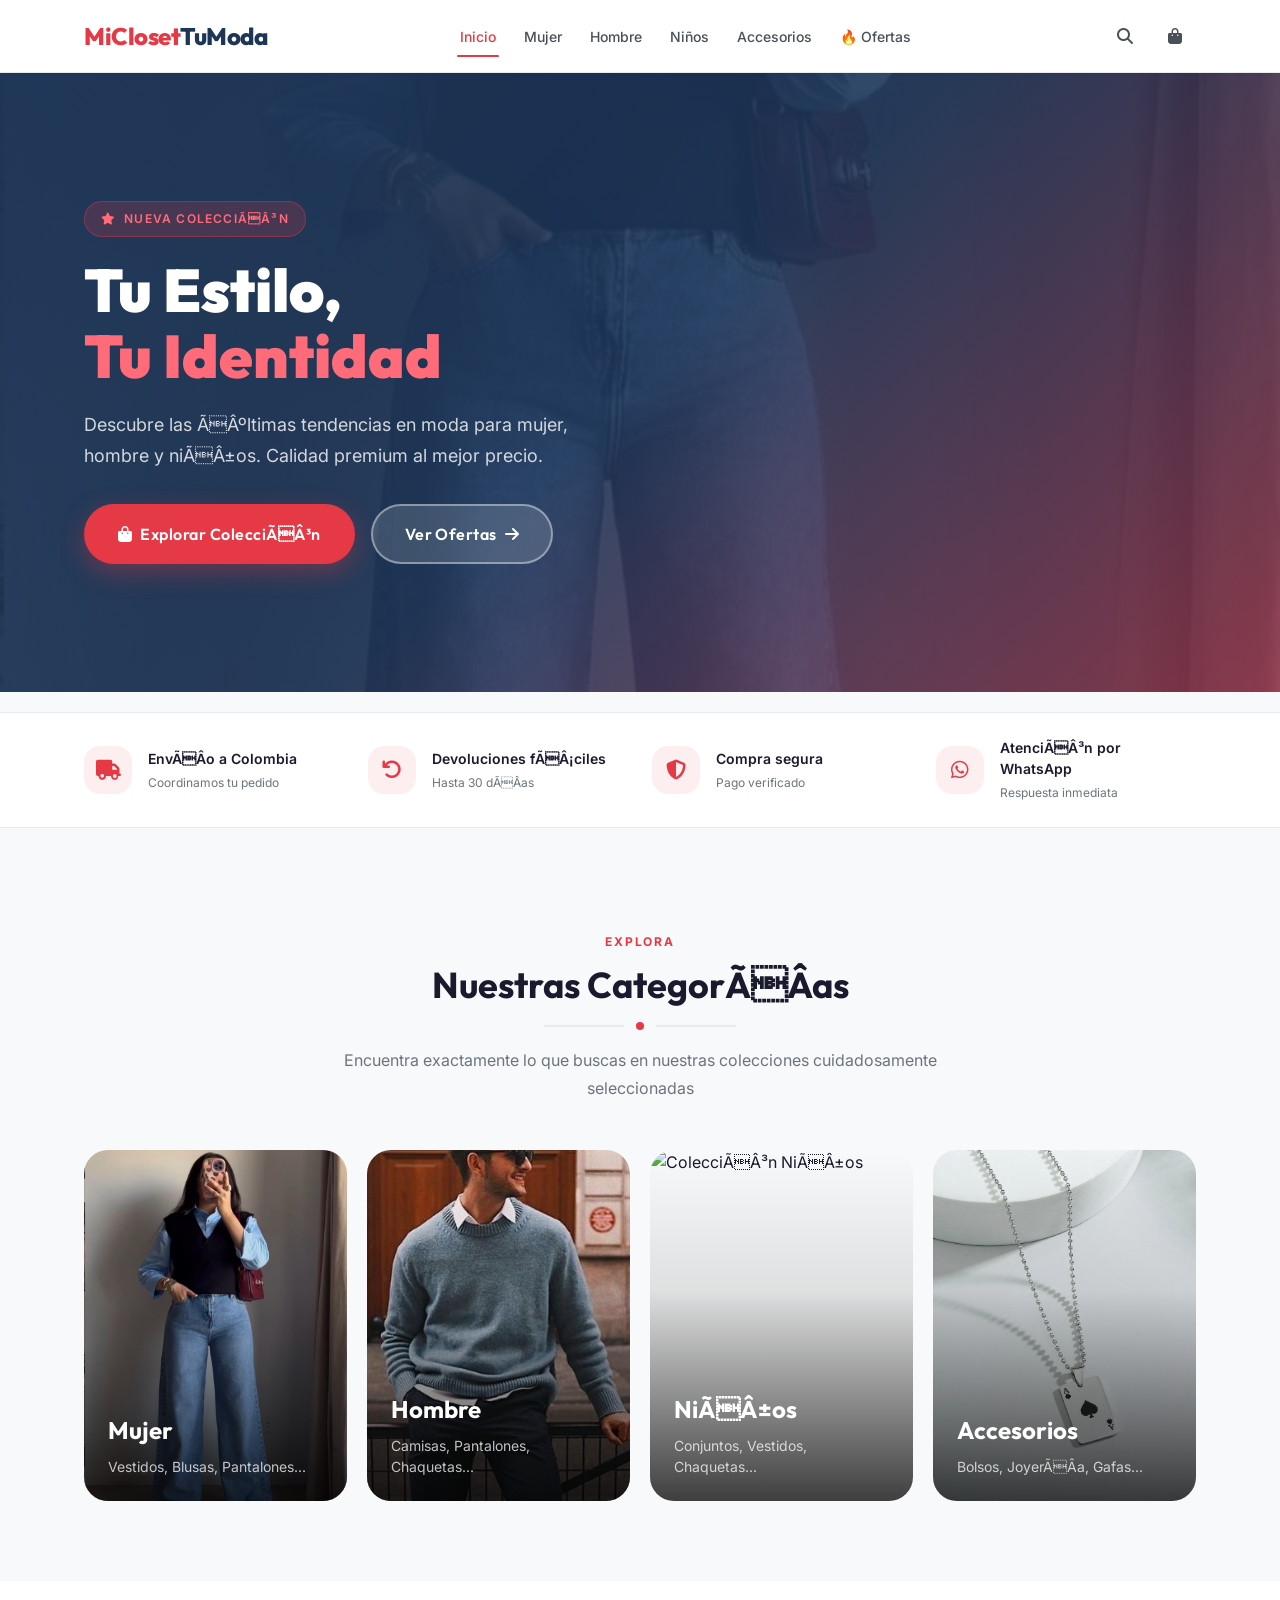
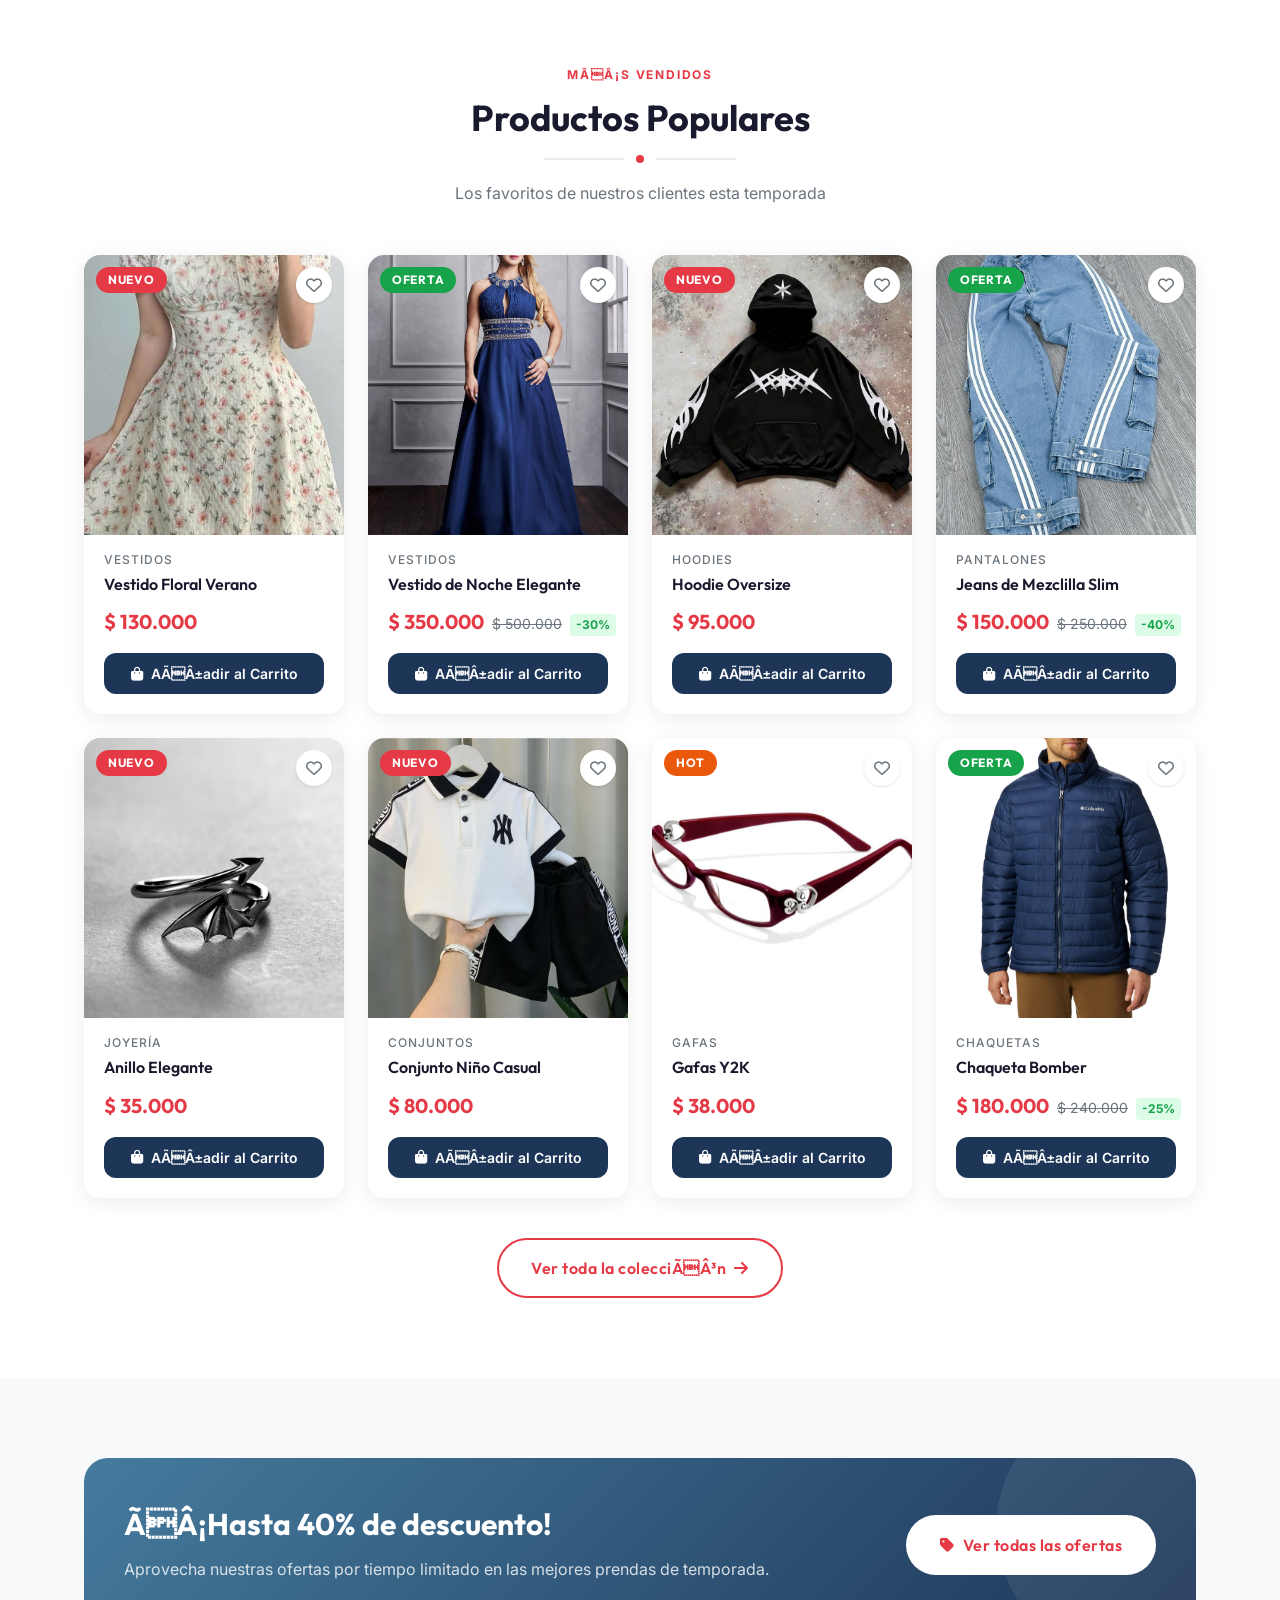
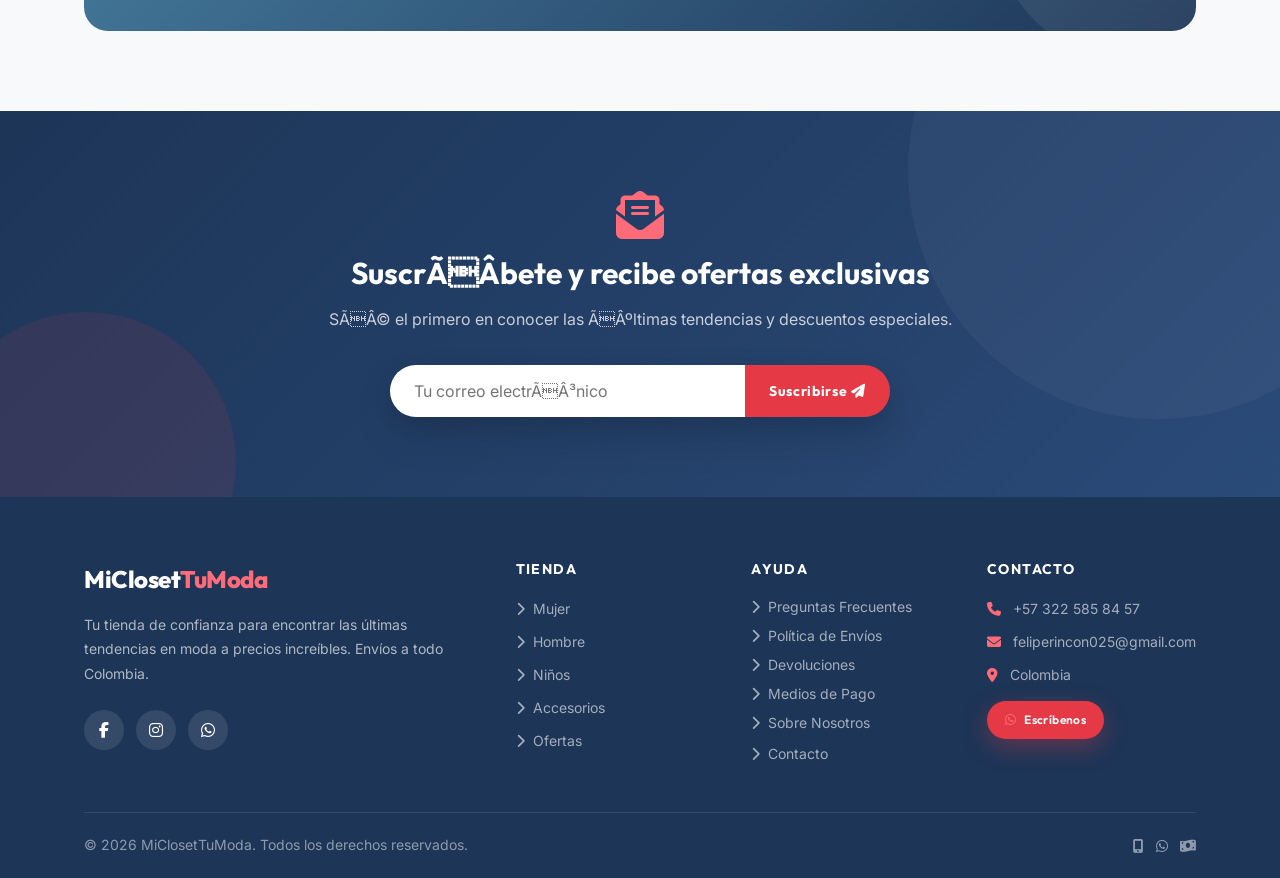
==== commit 70cdb587: "Fix encoding on index.html" ====
--- a/index.html
+++ b/index.html
@@ -3,13 +3,13 @@
 <head>
   <meta charset="UTF-8">
   <meta name="viewport" content="width=device-width, initial-scale=1.0">
-  <meta name="description" content="MiClosetTuModa â Tu tienda de moda online con las Ãºltimas tendencias en ropa para mujer, hombre y niÃ±os. EnvÃ­os a toda Colombia.">
-  <meta name="keywords" content="moda, ropa, tienda online, Colombia, mujer, hombre, niÃ±os, accesorios">
+  <meta name="description" content="MiClosetTuModa Ã¢ÂÂ Tu tienda de moda online con las ÃÂºltimas tendencias en ropa para mujer, hombre y niÃÂ±os. EnvÃÂ­os a toda Colombia.">
+  <meta name="keywords" content="moda, ropa, tienda online, Colombia, mujer, hombre, niÃÂ±os, accesorios">
   <meta name="author" content="MiClosetTuModa">
-  <meta property="og:title" content="MiClosetTuModa â Tu tienda de moda online">
-  <meta property="og:description" content="Las Ãºltimas tendencias en moda a precios increÃ­bles.">
+  <meta property="og:title" content="MiClosetTuModa Ã¢ÂÂ Tu tienda de moda online">
+  <meta property="og:description" content="Las ÃÂºltimas tendencias en moda a precios increÃÂ­bles.">
   <meta property="og:type" content="website">
-  <title>MiClosetTuModa â Tu tienda de moda online</title>
+  <title>MiClosetTuModa Ã¢ÂÂ Tu tienda de moda online</title>
   <link rel="icon" type="image/png" href="imgs/logo.png">
   <link rel="preconnect" href="https://fonts.googleapis.com">
   <link rel="preconnect" href="https://fonts.gstatic.com" crossorigin>
@@ -21,14 +21,14 @@
   <link rel="stylesheet" href="css/components.css">
   <link rel="stylesheet" href="css/responsive.css">
   <style>
-    /* ââ Estilos especÃ­ficos del home ââ */
+    /* Ã¢ÂÂÃ¢ÂÂ Estilos especÃÂ­ficos del home Ã¢ÂÂÃ¢ÂÂ */
     .hero-section { min-height: 620px; }
     .hero-bg {
       background-image: url('imgs/Categorias/Mujeres.jpg');
       opacity: 0.3;
     }
 
-    /* Grid categorÃ­as home */
+    /* Grid categorÃÂ­as home */
     .home-categories { padding: var(--space-20) 0; background: var(--bg-body); }
     .category-grid-home {
       display: grid;
@@ -66,7 +66,7 @@
   <!-- Header inyectado por JS -->
 
   <main id="main-content">
-    <!-- âââââââââââââââ HERO âââââââââââââââ -->
+    <!-- Ã¢ÂÂÃ¢ÂÂÃ¢ÂÂÃ¢ÂÂÃ¢ÂÂÃ¢ÂÂÃ¢ÂÂÃ¢ÂÂÃ¢ÂÂÃ¢ÂÂÃ¢ÂÂÃ¢ÂÂÃ¢ÂÂÃ¢ÂÂÃ¢ÂÂ HERO Ã¢ÂÂÃ¢ÂÂÃ¢ÂÂÃ¢ÂÂÃ¢ÂÂÃ¢ÂÂÃ¢ÂÂÃ¢ÂÂÃ¢ÂÂÃ¢ÂÂÃ¢ÂÂÃ¢ÂÂÃ¢ÂÂÃ¢ÂÂÃ¢ÂÂ -->
     <section class="hero-section" id="Inicio" aria-label="Banner principal">
       <div class="hero-bg" role="img" aria-label="Modelo de moda"></div>
       <div class="hero-overlay"></div>
@@ -74,19 +74,19 @@
         <div class="hero-content">
           <div class="hero-tag animate-fadeInDown">
             <i class="fas fa-star" aria-hidden="true"></i>
-            Nueva ColecciÃ³n
+            Nueva ColecciÃÂ³n
           </div>
           <h1 class="hero-title">
             Tu Estilo,<br><span>Tu Identidad</span>
           </h1>
           <p class="hero-subtitle">
-            Descubre las Ãºltimas tendencias en moda para mujer, hombre y niÃ±os.
+            Descubre las ÃÂºltimas tendencias en moda para mujer, hombre y niÃÂ±os.
             Calidad premium al mejor precio.
           </p>
           <div class="hero-actions">
             <a href="#categorias" class="btn btn-primary btn-lg ripple">
               <i class="fas fa-shopping-bag" aria-hidden="true"></i>
-              Explorar ColecciÃ³n
+              Explorar ColecciÃÂ³n
             </a>
             <a href="ofertas.html" class="btn btn-ghost btn-lg">
               Ver Ofertas <i class="fas fa-arrow-right" aria-hidden="true"></i>
@@ -96,7 +96,7 @@
       </div>
     </section>
 
-    <!-- âââââââââââââââ TRUST BAND âââââââââââââââ -->
+    <!-- Ã¢ÂÂÃ¢ÂÂÃ¢ÂÂÃ¢ÂÂÃ¢ÂÂÃ¢ÂÂÃ¢ÂÂÃ¢ÂÂÃ¢ÂÂÃ¢ÂÂÃ¢ÂÂÃ¢ÂÂÃ¢ÂÂÃ¢ÂÂÃ¢ÂÂ TRUST BAND Ã¢ÂÂÃ¢ÂÂÃ¢ÂÂÃ¢ÂÂÃ¢ÂÂÃ¢ÂÂÃ¢ÂÂÃ¢ÂÂÃ¢ÂÂÃ¢ÂÂÃ¢ÂÂÃ¢ÂÂÃ¢ÂÂÃ¢ÂÂÃ¢ÂÂ -->
     <section class="trust-section" aria-label="Beneficios de compra">
       <div class="trust-band">
         <div class="container">
@@ -104,15 +104,15 @@
             <div class="trust-item">
               <div class="trust-icon"><i class="fas fa-truck" aria-hidden="true"></i></div>
               <div class="trust-text">
-                <strong>EnvÃ­o a Colombia</strong>
+                <strong>EnvÃÂ­o a Colombia</strong>
                 <span>Coordinamos tu pedido</span>
               </div>
             </div>
             <div class="trust-item">
               <div class="trust-icon"><i class="fas fa-undo" aria-hidden="true"></i></div>
               <div class="trust-text">
-                <strong>Devoluciones fÃ¡ciles</strong>
-                <span>Hasta 30 dÃ­as</span>
+                <strong>Devoluciones fÃÂ¡ciles</strong>
+                <span>Hasta 30 dÃÂ­as</span>
               </div>
             </div>
             <div class="trust-item">
@@ -125,7 +125,7 @@
             <div class="trust-item">
               <div class="trust-icon"><i class="fab fa-whatsapp" aria-hidden="true"></i></div>
               <div class="trust-text">
-                <strong>AtenciÃ³n por WhatsApp</strong>
+                <strong>AtenciÃÂ³n por WhatsApp</strong>
                 <span>Respuesta inmediata</span>
               </div>
             </div>
@@ -134,18 +134,18 @@
       </div>
     </section>
 
-    <!-- âââââââââââââââ CATEGORÃAS âââââââââââââââ -->
+    <!-- Ã¢ÂÂÃ¢ÂÂÃ¢ÂÂÃ¢ÂÂÃ¢ÂÂÃ¢ÂÂÃ¢ÂÂÃ¢ÂÂÃ¢ÂÂÃ¢ÂÂÃ¢ÂÂÃ¢ÂÂÃ¢ÂÂÃ¢ÂÂÃ¢ÂÂ CATEGORÃÂAS Ã¢ÂÂÃ¢ÂÂÃ¢ÂÂÃ¢ÂÂÃ¢ÂÂÃ¢ÂÂÃ¢ÂÂÃ¢ÂÂÃ¢ÂÂÃ¢ÂÂÃ¢ÂÂÃ¢ÂÂÃ¢ÂÂÃ¢ÂÂÃ¢ÂÂ -->
     <section class="home-categories" id="categorias" aria-labelledby="categories-title">
       <div class="container">
         <header class="section-header">
           <span class="section-tag">Explora</span>
-          <h2 class="section-title" id="categories-title">Nuestras CategorÃ­as</h2>
+          <h2 class="section-title" id="categories-title">Nuestras CategorÃÂ­as</h2>
           <div class="section-divider"><span></span></div>
           <p class="section-subtitle">Encuentra exactamente lo que buscas en nuestras colecciones cuidadosamente seleccionadas</p>
         </header>
         <div class="category-grid-home">
-          <a href="mujer.html" class="category-card hover-lift" aria-label="Ir a secciÃ³n Mujer">
-            <img src="imgs/Categorias/Mujeres.jpg" alt="ColecciÃ³n Mujer" loading="lazy">
+          <a href="mujer.html" class="category-card hover-lift" aria-label="Ir a secciÃÂ³n Mujer">
+            <img src="imgs/Categorias/Mujeres.jpg" alt="ColecciÃÂ³n Mujer" loading="lazy">
             <div class="category-card-overlay"></div>
             <div class="category-card-content">
               <div class="category-card-name">Mujer</div>
@@ -155,8 +155,8 @@
               <i class="fas fa-arrow-right" aria-hidden="true"></i>
             </div>
           </a>
-          <a href="hombre.html" class="category-card hover-lift" aria-label="Ir a secciÃ³n Hombre">
-            <img src="imgs/Categorias/Hombres.jpg" alt="ColecciÃ³n Hombre" loading="lazy" style="object-position: center 70%">
+          <a href="hombre.html" class="category-card hover-lift" aria-label="Ir a secciÃÂ³n Hombre">
+            <img src="imgs/Categorias/Hombres.jpg" alt="ColecciÃÂ³n Hombre" loading="lazy" style="object-position: center 70%">
             <div class="category-card-overlay"></div>
             <div class="category-card-content">
               <div class="category-card-name">Hombre</div>
@@ -166,23 +166,23 @@
               <i class="fas fa-arrow-right" aria-hidden="true"></i>
             </div>
           </a>
-          <a href="niÃ±os.html" class="category-card hover-lift" aria-label="Ir a secciÃ³n NiÃ±os">
-            <img src="imgs/Categorias/niÃ±os.jpg" alt="ColecciÃ³n NiÃ±os" loading="lazy">
+          <a href="niÃÂ±os.html" class="category-card hover-lift" aria-label="Ir a secciÃÂ³n NiÃÂ±os">
+            <img src="imgs/Categorias/niÃÂ±os.jpg" alt="ColecciÃÂ³n NiÃÂ±os" loading="lazy">
             <div class="category-card-overlay"></div>
             <div class="category-card-content">
-              <div class="category-card-name">NiÃ±os</div>
+              <div class="category-card-name">NiÃÂ±os</div>
               <div class="category-card-count">Conjuntos, Vestidos, Chaquetas...</div>
             </div>
             <div class="category-card-arrow">
               <i class="fas fa-arrow-right" aria-hidden="true"></i>
             </div>
           </a>
-          <a href="accesorios.html" class="category-card hover-lift" aria-label="Ir a secciÃ³n Accesorios">
-            <img src="imgs/Categorias/Accesorios.jpg" alt="ColecciÃ³n Accesorios" loading="lazy">
+          <a href="accesorios.html" class="category-card hover-lift" aria-label="Ir a secciÃÂ³n Accesorios">
+            <img src="imgs/Categorias/Accesorios.jpg" alt="ColecciÃÂ³n Accesorios" loading="lazy">
             <div class="category-card-overlay"></div>
             <div class="category-card-content">
               <div class="category-card-name">Accesorios</div>
-              <div class="category-card-count">Bolsos, JoyerÃ­a, Gafas...</div>
+              <div class="category-card-count">Bolsos, JoyerÃÂ­a, Gafas...</div>
             </div>
             <div class="category-card-arrow">
               <i class="fas fa-arrow-right" aria-hidden="true"></i>
@@ -192,11 +192,11 @@
       </div>
     </section>
 
-    <!-- âââââââââââââââ PRODUCTOS POPULARES âââââââââââââââ -->
+    <!-- Ã¢ÂÂÃ¢ÂÂÃ¢ÂÂÃ¢ÂÂÃ¢ÂÂÃ¢ÂÂÃ¢ÂÂÃ¢ÂÂÃ¢ÂÂÃ¢ÂÂÃ¢ÂÂÃ¢ÂÂÃ¢ÂÂÃ¢ÂÂÃ¢ÂÂ PRODUCTOS POPULARES Ã¢ÂÂÃ¢ÂÂÃ¢ÂÂÃ¢ÂÂÃ¢ÂÂÃ¢ÂÂÃ¢ÂÂÃ¢ÂÂÃ¢ÂÂÃ¢ÂÂÃ¢ÂÂÃ¢ÂÂÃ¢ÂÂÃ¢ÂÂÃ¢ÂÂ -->
     <section class="popular-section" id="Productos" aria-labelledby="popular-title">
       <div class="container">
         <header class="section-header">
-          <span class="section-tag">MÃ¡s Vendidos</span>
+          <span class="section-tag">MÃÂ¡s Vendidos</span>
           <h2 class="section-title" id="popular-title">Productos Populares</h2>
           <div class="section-divider"><span></span></div>
           <p class="section-subtitle">Los favoritos de nuestros clientes esta temporada</p>
@@ -204,18 +204,18 @@
         <div class="products-grid" id="popular-products-grid" role="list"></div>
         <div style="text-align:center; margin-top: var(--space-10)">
           <a href="mujer.html" class="btn btn-outline btn-lg">
-            Ver toda la colecciÃ³n <i class="fas fa-arrow-right" aria-hidden="true"></i>
-          </a>
-        </div>
-      </div>
-    </section>
-
-    <!-- âââââââââââââââ OFERTAS CTA âââââââââââââââ -->
+            Ver toda la colecciÃÂ³n <i class="fas fa-arrow-right" aria-hidden="true"></i>
+          </a>
+        </div>
+      </div>
+    </section>
+
+    <!-- Ã¢ÂÂÃ¢ÂÂÃ¢ÂÂÃ¢ÂÂÃ¢ÂÂÃ¢ÂÂÃ¢ÂÂÃ¢ÂÂÃ¢ÂÂÃ¢ÂÂÃ¢ÂÂÃ¢ÂÂÃ¢ÂÂÃ¢ÂÂÃ¢ÂÂ OFERTAS CTA Ã¢ÂÂÃ¢ÂÂÃ¢ÂÂÃ¢ÂÂÃ¢ÂÂÃ¢ÂÂÃ¢ÂÂÃ¢ÂÂÃ¢ÂÂÃ¢ÂÂÃ¢ÂÂÃ¢ÂÂÃ¢ÂÂÃ¢ÂÂÃ¢ÂÂ -->
     <section class="offers-section" aria-label="Ofertas especiales">
       <div class="container">
         <div class="offers-cta">
           <div class="offers-cta-text">
-            <h2>Â¡Hasta 40% de descuento!</h2>
+            <h2>ÃÂ¡Hasta 40% de descuento!</h2>
             <p>Aprovecha nuestras ofertas por tiempo limitado en las mejores prendas de temporada.</p>
           </div>
           <a href="ofertas.html" class="btn btn-white btn-lg" style="flex-shrink:0">
@@ -226,15 +226,15 @@
       </div>
     </section>
 
-    <!-- âââââââââââââââ NEWSLETTER âââââââââââââââ -->
+    <!-- Ã¢ÂÂÃ¢ÂÂÃ¢ÂÂÃ¢ÂÂÃ¢ÂÂÃ¢ÂÂÃ¢ÂÂÃ¢ÂÂÃ¢ÂÂÃ¢ÂÂÃ¢ÂÂÃ¢ÂÂÃ¢ÂÂÃ¢ÂÂÃ¢ÂÂ NEWSLETTER Ã¢ÂÂÃ¢ÂÂÃ¢ÂÂÃ¢ÂÂÃ¢ÂÂÃ¢ÂÂÃ¢ÂÂÃ¢ÂÂÃ¢ÂÂÃ¢ÂÂÃ¢ÂÂÃ¢ÂÂÃ¢ÂÂÃ¢ÂÂÃ¢ÂÂ -->
     <section class="newsletter-section newsletter-home" aria-labelledby="newsletter-title">
       <div class="container newsletter-content">
         <i class="newsletter-icon fas fa-envelope-open-text" aria-hidden="true"></i>
-        <h2 id="newsletter-title">SuscrÃ­bete y recibe ofertas exclusivas</h2>
-        <p>SÃ© el primero en conocer las Ãºltimas tendencias y descuentos especiales.</p>
-        <form class="newsletter-form" id="newsletter-form" aria-label="Formulario de suscripciÃ³n">
-          <input type="email" name="email" placeholder="Tu correo electrÃ³nico"
-                 required aria-label="Correo electrÃ³nico" aria-required="true">
+        <h2 id="newsletter-title">SuscrÃÂ­bete y recibe ofertas exclusivas</h2>
+        <p>SÃÂ© el primero en conocer las ÃÂºltimas tendencias y descuentos especiales.</p>
+        <form class="newsletter-form" id="newsletter-form" aria-label="Formulario de suscripciÃÂ³n">
+          <input type="email" name="email" placeholder="Tu correo electrÃÂ³nico"
+                 required aria-label="Correo electrÃÂ³nico" aria-required="true">
           <button type="submit">
             Suscribirse <i class="fas fa-paper-plane" aria-hidden="true"></i>
           </button>
@@ -245,7 +245,7 @@
 
   <!-- Footer inyectado por JS -->
 
-  <!-- âââââââââââââââ SCRIPTS âââââââââââââââ -->
+  <!-- Ã¢ÂÂÃ¢ÂÂÃ¢ÂÂÃ¢ÂÂÃ¢ÂÂÃ¢ÂÂÃ¢ÂÂÃ¢ÂÂÃ¢ÂÂÃ¢ÂÂÃ¢ÂÂÃ¢ÂÂÃ¢ÂÂÃ¢ÂÂÃ¢ÂÂ SCRIPTS Ã¢ÂÂÃ¢ÂÂÃ¢ÂÂÃ¢ÂÂÃ¢ÂÂÃ¢ÂÂÃ¢ÂÂÃ¢ÂÂÃ¢ÂÂÃ¢ÂÂÃ¢ÂÂÃ¢ÂÂÃ¢ÂÂÃ¢ÂÂÃ¢ÂÂ -->
   <script src="js/services/ProductService.js"></script>
   <script src="js/services/CartService.js"></script>
   <script src="js/services/WishlistService.js"></script>
@@ -270,8 +270,8 @@
         e.preventDefault();
         const email = e.target.email.value;
         NotificationService.success(
-          'Â¡SuscripciÃ³n exitosa!',
-          `Te registramos con ${email}. Â¡Bienvenido!`
+          'ÃÂ¡SuscripciÃÂ³n exitosa!',
+          `Te registramos con ${email}. ÃÂ¡Bienvenido!`
         );
         e.target.reset();
       });
@@ -322,16 +322,16 @@
             <img src="${p.img}" alt="${p.name}" loading="lazy">
             <div class="product-card-overlay" aria-hidden="true">
               <button class="overlay-btn quick-view-btn" data-id="${p.id}"
-                      aria-label="Vista rÃ¡pida de ${p.name}">
+                      aria-label="Vista rÃÂ¡pida de ${p.name}">
                 <i class="fas fa-eye"></i>
               </button>
               <button class="overlay-btn wishlist-overlay-btn" data-id="${p.id}"
-                      aria-label="AÃ±adir ${p.name} a lista de deseos">
+                      aria-label="AÃÂ±adir ${p.name} a lista de deseos">
                 <i class="far fa-heart"></i>
               </button>
             </div>
             <button class="wishlist-btn" data-id="${p.id}"
-                    aria-label="AÃ±adir ${p.name} a lista de deseos">
+                    aria-label="AÃÂ±adir ${p.name} a lista de deseos">
               <i class="far fa-heart" aria-hidden="true"></i>
             </button>
           </div>
@@ -346,9 +346,9 @@
               ` : ''}
             </div>
             <button class="btn-cart add-to-cart-btn" data-id="${p.id}"
-                    aria-label="AÃ±adir ${p.name} al carrito">
+                    aria-label="AÃÂ±adir ${p.name} al carrito">
               <i class="fas fa-shopping-bag" aria-hidden="true"></i>
-              AÃ±adir al Carrito
+              AÃÂ±adir al Carrito
             </button>
           </div>
         </article>
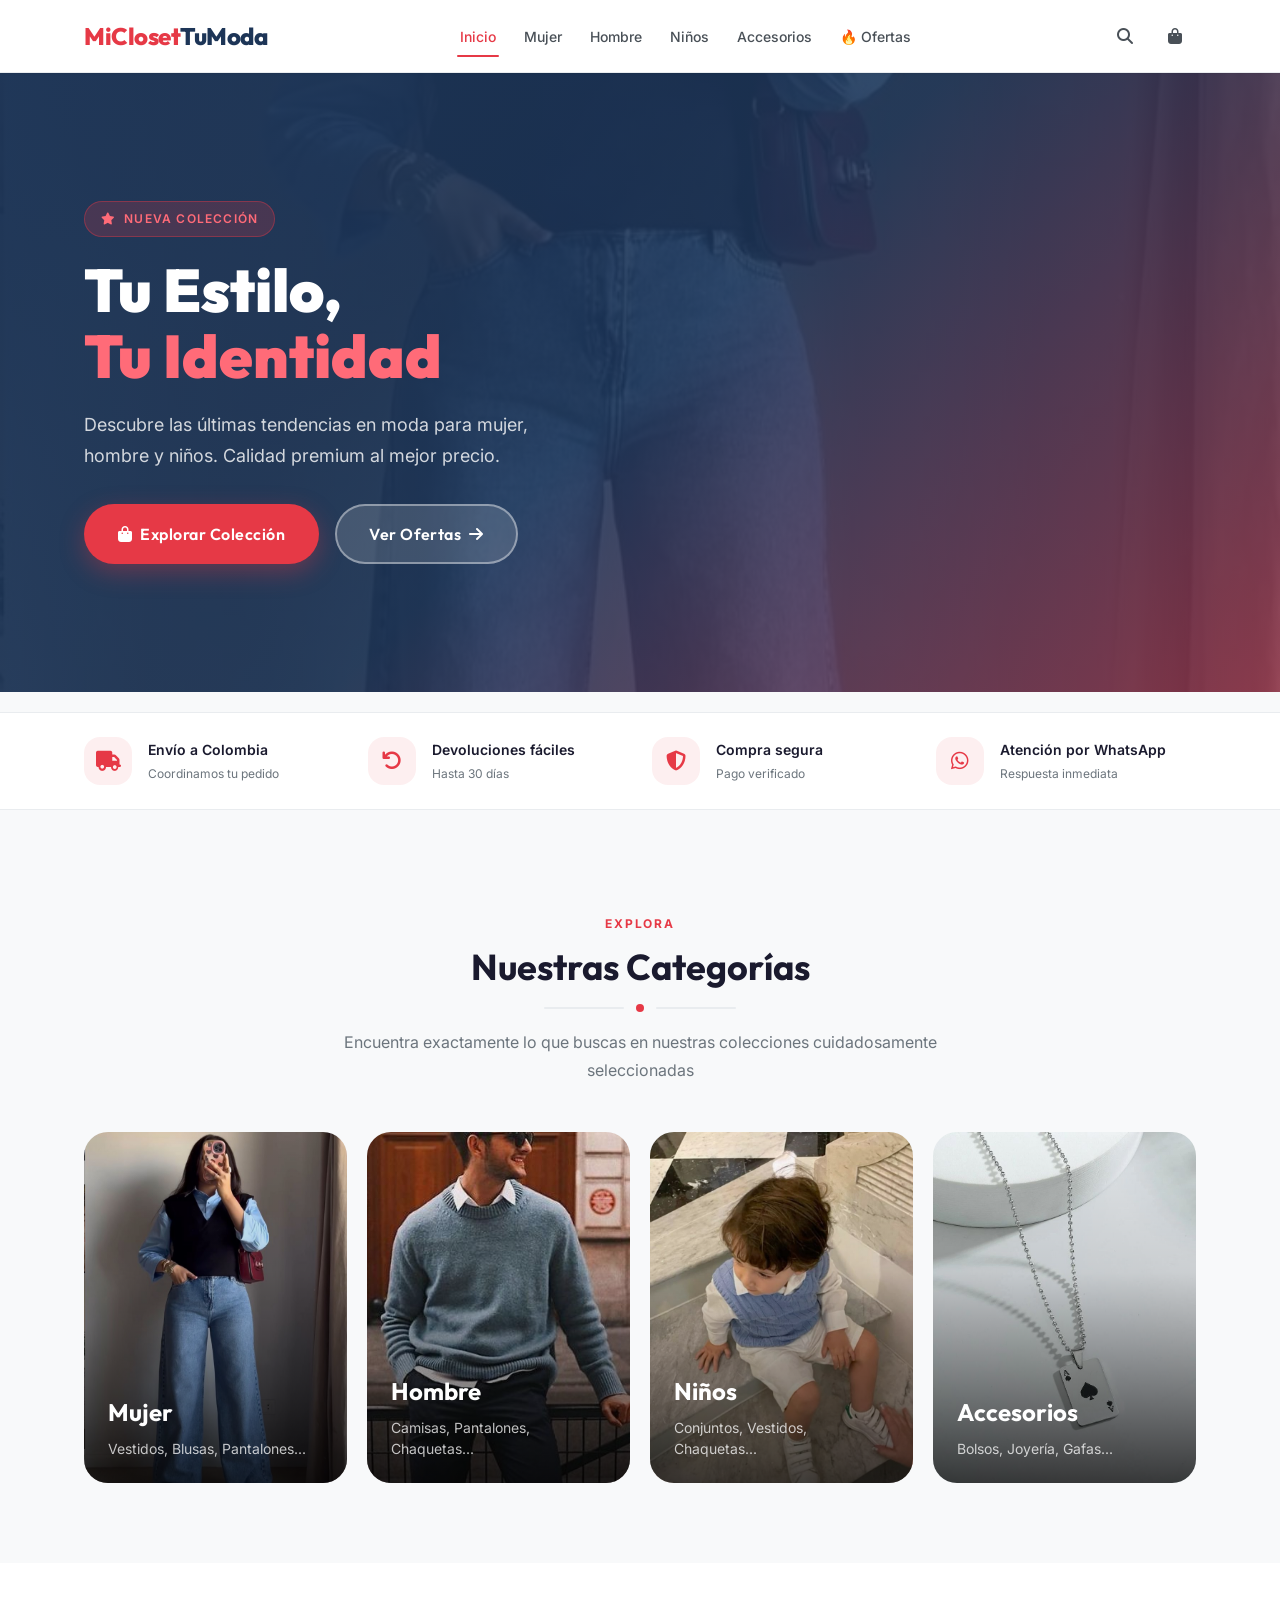
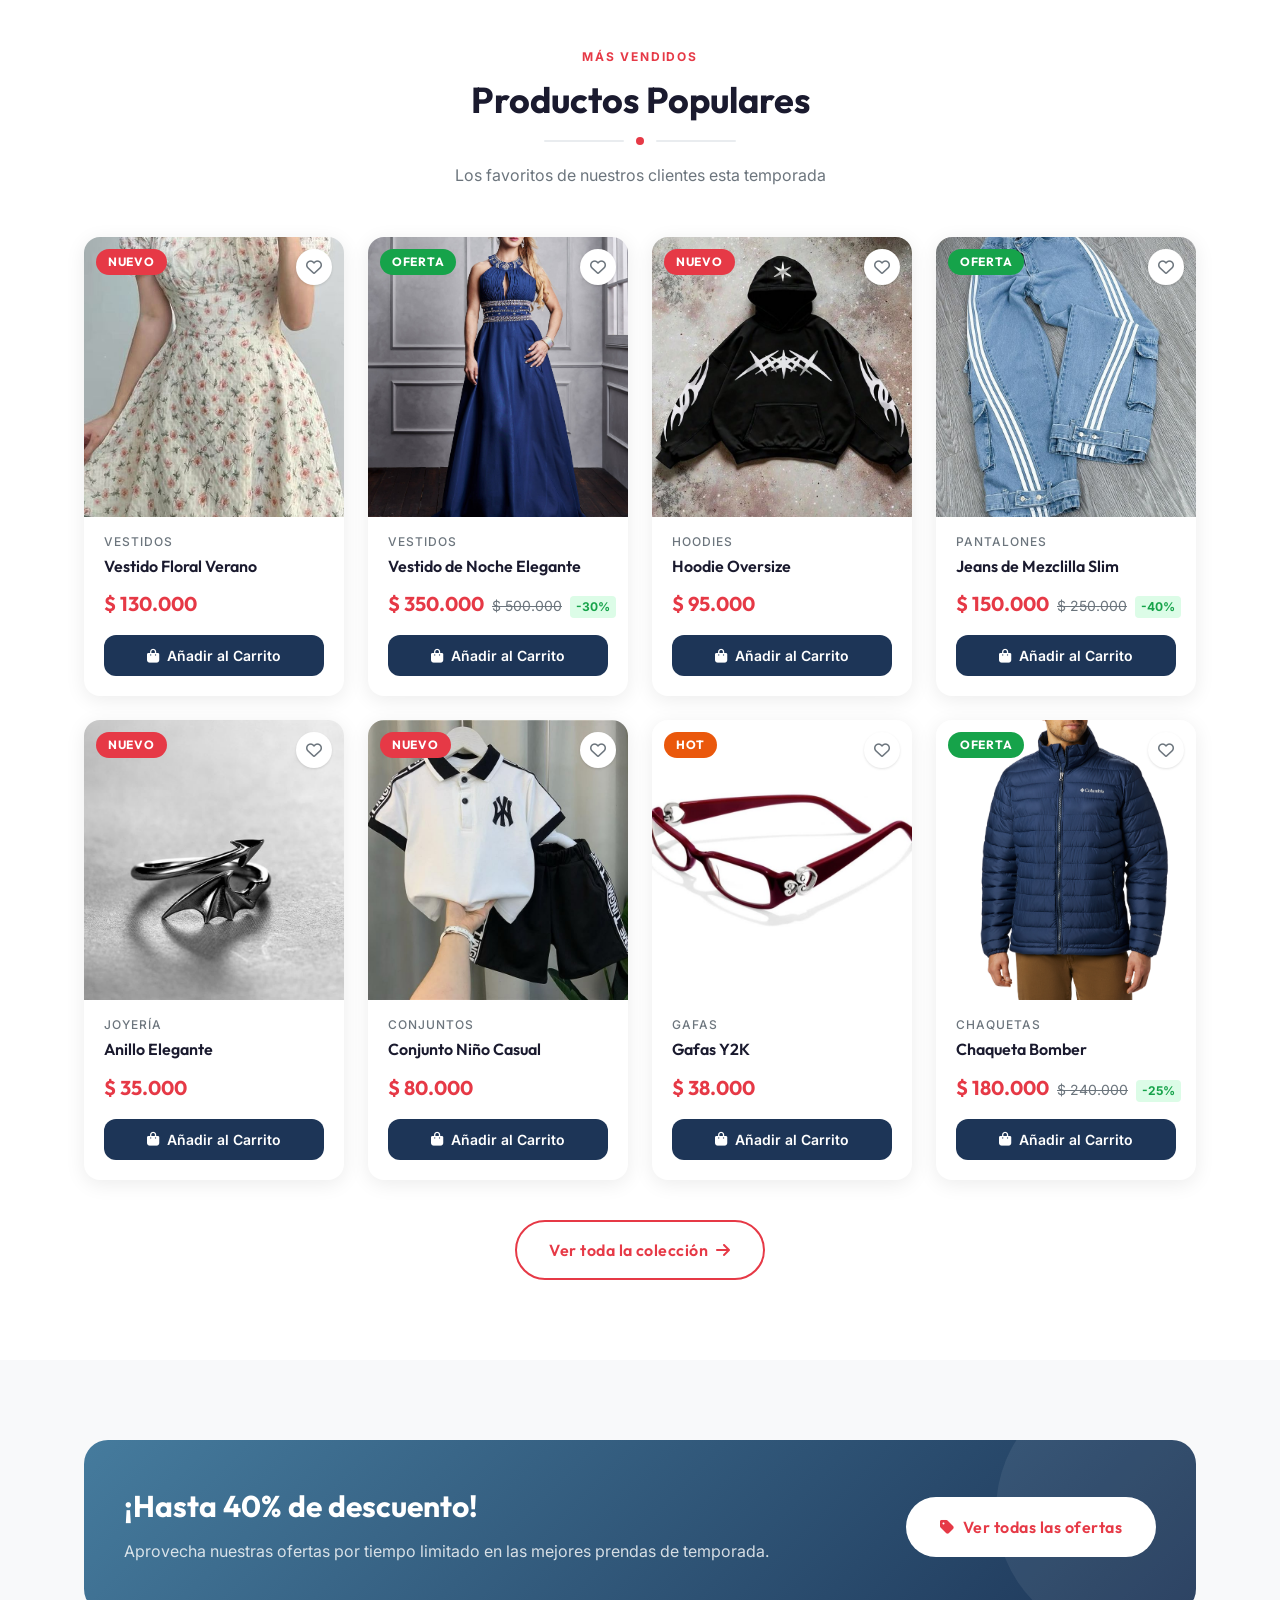
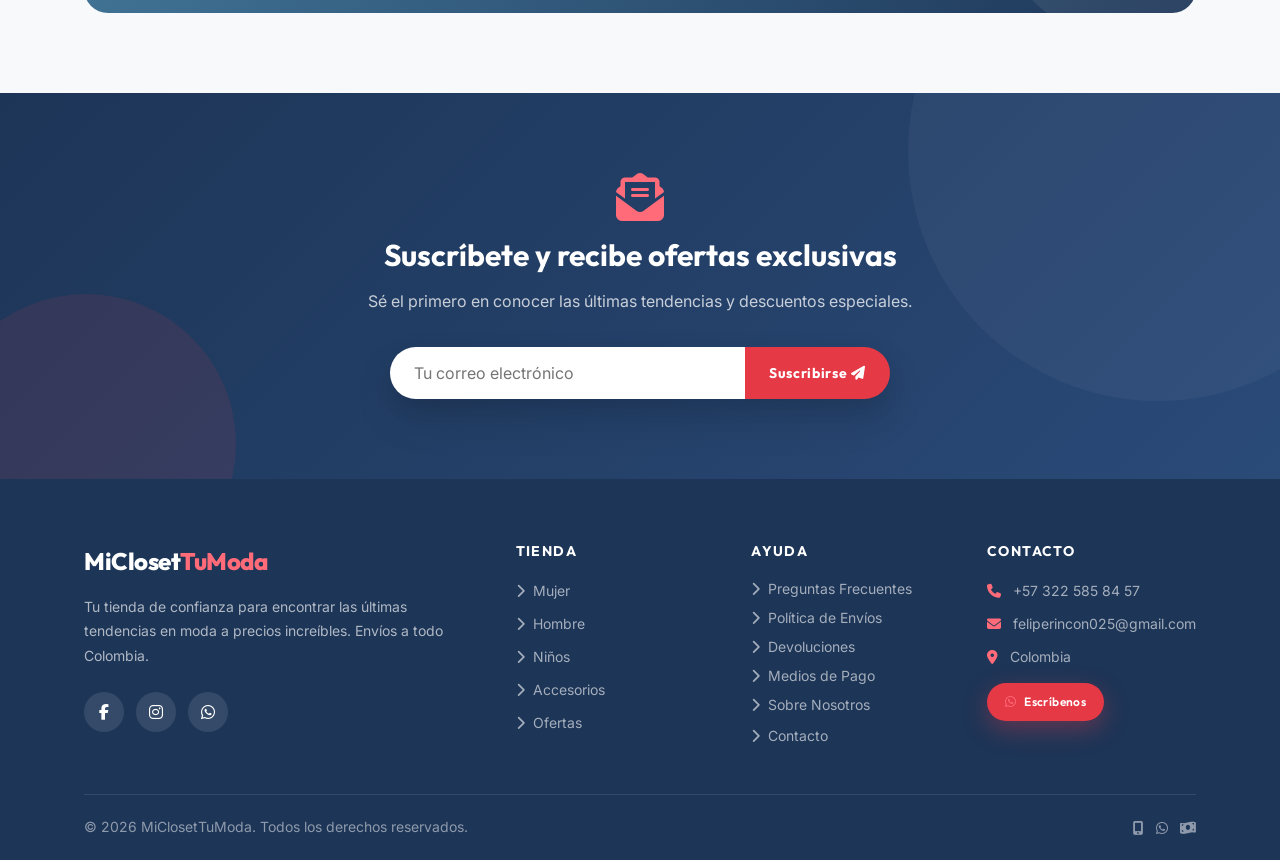
==== commit 7b33c5c0: "Fix double encoding on index.html" ====
--- a/index.html
+++ b/index.html
@@ -3,13 +3,13 @@
 <head>
   <meta charset="UTF-8">
   <meta name="viewport" content="width=device-width, initial-scale=1.0">
-  <meta name="description" content="MiClosetTuModa Ã¢ÂÂ Tu tienda de moda online con las ÃÂºltimas tendencias en ropa para mujer, hombre y niÃÂ±os. EnvÃÂ­os a toda Colombia.">
-  <meta name="keywords" content="moda, ropa, tienda online, Colombia, mujer, hombre, niÃÂ±os, accesorios">
+  <meta name="description" content="MiClosetTuModa — Tu tienda de moda online con las últimas tendencias en ropa para mujer, hombre y niños. Envíos a toda Colombia.">
+  <meta name="keywords" content="moda, ropa, tienda online, Colombia, mujer, hombre, niños, accesorios">
   <meta name="author" content="MiClosetTuModa">
-  <meta property="og:title" content="MiClosetTuModa Ã¢ÂÂ Tu tienda de moda online">
-  <meta property="og:description" content="Las ÃÂºltimas tendencias en moda a precios increÃÂ­bles.">
+  <meta property="og:title" content="MiClosetTuModa — Tu tienda de moda online">
+  <meta property="og:description" content="Las últimas tendencias en moda a precios increíbles.">
   <meta property="og:type" content="website">
-  <title>MiClosetTuModa Ã¢ÂÂ Tu tienda de moda online</title>
+  <title>MiClosetTuModa — Tu tienda de moda online</title>
   <link rel="icon" type="image/png" href="imgs/logo.png">
   <link rel="preconnect" href="https://fonts.googleapis.com">
   <link rel="preconnect" href="https://fonts.gstatic.com" crossorigin>
@@ -21,14 +21,14 @@
   <link rel="stylesheet" href="css/components.css">
   <link rel="stylesheet" href="css/responsive.css">
   <style>
-    /* Ã¢ÂÂÃ¢ÂÂ Estilos especÃÂ­ficos del home Ã¢ÂÂÃ¢ÂÂ */
+    /* ── Estilos específicos del home ── */
     .hero-section { min-height: 620px; }
     .hero-bg {
       background-image: url('imgs/Categorias/Mujeres.jpg');
       opacity: 0.3;
     }
 
-    /* Grid categorÃÂ­as home */
+    /* Grid categorías home */
     .home-categories { padding: var(--space-20) 0; background: var(--bg-body); }
     .category-grid-home {
       display: grid;
@@ -66,7 +66,7 @@
   <!-- Header inyectado por JS -->
 
   <main id="main-content">
-    <!-- Ã¢ÂÂÃ¢ÂÂÃ¢ÂÂÃ¢ÂÂÃ¢ÂÂÃ¢ÂÂÃ¢ÂÂÃ¢ÂÂÃ¢ÂÂÃ¢ÂÂÃ¢ÂÂÃ¢ÂÂÃ¢ÂÂÃ¢ÂÂÃ¢ÂÂ HERO Ã¢ÂÂÃ¢ÂÂÃ¢ÂÂÃ¢ÂÂÃ¢ÂÂÃ¢ÂÂÃ¢ÂÂÃ¢ÂÂÃ¢ÂÂÃ¢ÂÂÃ¢ÂÂÃ¢ÂÂÃ¢ÂÂÃ¢ÂÂÃ¢ÂÂ -->
+    <!-- ═══════════════ HERO ═══════════════ -->
     <section class="hero-section" id="Inicio" aria-label="Banner principal">
       <div class="hero-bg" role="img" aria-label="Modelo de moda"></div>
       <div class="hero-overlay"></div>
@@ -74,19 +74,19 @@
         <div class="hero-content">
           <div class="hero-tag animate-fadeInDown">
             <i class="fas fa-star" aria-hidden="true"></i>
-            Nueva ColecciÃÂ³n
+            Nueva Colección
           </div>
           <h1 class="hero-title">
             Tu Estilo,<br><span>Tu Identidad</span>
           </h1>
           <p class="hero-subtitle">
-            Descubre las ÃÂºltimas tendencias en moda para mujer, hombre y niÃÂ±os.
+            Descubre las últimas tendencias en moda para mujer, hombre y niños.
             Calidad premium al mejor precio.
           </p>
           <div class="hero-actions">
             <a href="#categorias" class="btn btn-primary btn-lg ripple">
               <i class="fas fa-shopping-bag" aria-hidden="true"></i>
-              Explorar ColecciÃÂ³n
+              Explorar Colección
             </a>
             <a href="ofertas.html" class="btn btn-ghost btn-lg">
               Ver Ofertas <i class="fas fa-arrow-right" aria-hidden="true"></i>
@@ -96,7 +96,7 @@
       </div>
     </section>
 
-    <!-- Ã¢ÂÂÃ¢ÂÂÃ¢ÂÂÃ¢ÂÂÃ¢ÂÂÃ¢ÂÂÃ¢ÂÂÃ¢ÂÂÃ¢ÂÂÃ¢ÂÂÃ¢ÂÂÃ¢ÂÂÃ¢ÂÂÃ¢ÂÂÃ¢ÂÂ TRUST BAND Ã¢ÂÂÃ¢ÂÂÃ¢ÂÂÃ¢ÂÂÃ¢ÂÂÃ¢ÂÂÃ¢ÂÂÃ¢ÂÂÃ¢ÂÂÃ¢ÂÂÃ¢ÂÂÃ¢ÂÂÃ¢ÂÂÃ¢ÂÂÃ¢ÂÂ -->
+    <!-- ═══════════════ TRUST BAND ═══════════════ -->
     <section class="trust-section" aria-label="Beneficios de compra">
       <div class="trust-band">
         <div class="container">
@@ -104,15 +104,15 @@
             <div class="trust-item">
               <div class="trust-icon"><i class="fas fa-truck" aria-hidden="true"></i></div>
               <div class="trust-text">
-                <strong>EnvÃÂ­o a Colombia</strong>
+                <strong>Envío a Colombia</strong>
                 <span>Coordinamos tu pedido</span>
               </div>
             </div>
             <div class="trust-item">
               <div class="trust-icon"><i class="fas fa-undo" aria-hidden="true"></i></div>
               <div class="trust-text">
-                <strong>Devoluciones fÃÂ¡ciles</strong>
-                <span>Hasta 30 dÃÂ­as</span>
+                <strong>Devoluciones fáciles</strong>
+                <span>Hasta 30 días</span>
               </div>
             </div>
             <div class="trust-item">
@@ -125,7 +125,7 @@
             <div class="trust-item">
               <div class="trust-icon"><i class="fab fa-whatsapp" aria-hidden="true"></i></div>
               <div class="trust-text">
-                <strong>AtenciÃÂ³n por WhatsApp</strong>
+                <strong>Atención por WhatsApp</strong>
                 <span>Respuesta inmediata</span>
               </div>
             </div>
@@ -134,18 +134,18 @@
       </div>
     </section>
 
-    <!-- Ã¢ÂÂÃ¢ÂÂÃ¢ÂÂÃ¢ÂÂÃ¢ÂÂÃ¢ÂÂÃ¢ÂÂÃ¢ÂÂÃ¢ÂÂÃ¢ÂÂÃ¢ÂÂÃ¢ÂÂÃ¢ÂÂÃ¢ÂÂÃ¢ÂÂ CATEGORÃÂAS Ã¢ÂÂÃ¢ÂÂÃ¢ÂÂÃ¢ÂÂÃ¢ÂÂÃ¢ÂÂÃ¢ÂÂÃ¢ÂÂÃ¢ÂÂÃ¢ÂÂÃ¢ÂÂÃ¢ÂÂÃ¢ÂÂÃ¢ÂÂÃ¢ÂÂ -->
+    <!-- ═══════════════ CATEGORÍAS ═══════════════ -->
     <section class="home-categories" id="categorias" aria-labelledby="categories-title">
       <div class="container">
         <header class="section-header">
           <span class="section-tag">Explora</span>
-          <h2 class="section-title" id="categories-title">Nuestras CategorÃÂ­as</h2>
+          <h2 class="section-title" id="categories-title">Nuestras Categorías</h2>
           <div class="section-divider"><span></span></div>
           <p class="section-subtitle">Encuentra exactamente lo que buscas en nuestras colecciones cuidadosamente seleccionadas</p>
         </header>
         <div class="category-grid-home">
-          <a href="mujer.html" class="category-card hover-lift" aria-label="Ir a secciÃÂ³n Mujer">
-            <img src="imgs/Categorias/Mujeres.jpg" alt="ColecciÃÂ³n Mujer" loading="lazy">
+          <a href="mujer.html" class="category-card hover-lift" aria-label="Ir a sección Mujer">
+            <img src="imgs/Categorias/Mujeres.jpg" alt="Colección Mujer" loading="lazy">
             <div class="category-card-overlay"></div>
             <div class="category-card-content">
               <div class="category-card-name">Mujer</div>
@@ -155,8 +155,8 @@
               <i class="fas fa-arrow-right" aria-hidden="true"></i>
             </div>
           </a>
-          <a href="hombre.html" class="category-card hover-lift" aria-label="Ir a secciÃÂ³n Hombre">
-            <img src="imgs/Categorias/Hombres.jpg" alt="ColecciÃÂ³n Hombre" loading="lazy" style="object-position: center 70%">
+          <a href="hombre.html" class="category-card hover-lift" aria-label="Ir a sección Hombre">
+            <img src="imgs/Categorias/Hombres.jpg" alt="Colección Hombre" loading="lazy" style="object-position: center 70%">
             <div class="category-card-overlay"></div>
             <div class="category-card-content">
               <div class="category-card-name">Hombre</div>
@@ -166,23 +166,23 @@
               <i class="fas fa-arrow-right" aria-hidden="true"></i>
             </div>
           </a>
-          <a href="niÃÂ±os.html" class="category-card hover-lift" aria-label="Ir a secciÃÂ³n NiÃÂ±os">
-            <img src="imgs/Categorias/niÃÂ±os.jpg" alt="ColecciÃÂ³n NiÃÂ±os" loading="lazy">
+          <a href="niños.html" class="category-card hover-lift" aria-label="Ir a sección Niños">
+            <img src="imgs/Categorias/niños.jpg" alt="Colección Niños" loading="lazy">
             <div class="category-card-overlay"></div>
             <div class="category-card-content">
-              <div class="category-card-name">NiÃÂ±os</div>
+              <div class="category-card-name">Niños</div>
               <div class="category-card-count">Conjuntos, Vestidos, Chaquetas...</div>
             </div>
             <div class="category-card-arrow">
               <i class="fas fa-arrow-right" aria-hidden="true"></i>
             </div>
           </a>
-          <a href="accesorios.html" class="category-card hover-lift" aria-label="Ir a secciÃÂ³n Accesorios">
-            <img src="imgs/Categorias/Accesorios.jpg" alt="ColecciÃÂ³n Accesorios" loading="lazy">
+          <a href="accesorios.html" class="category-card hover-lift" aria-label="Ir a sección Accesorios">
+            <img src="imgs/Categorias/Accesorios.jpg" alt="Colección Accesorios" loading="lazy">
             <div class="category-card-overlay"></div>
             <div class="category-card-content">
               <div class="category-card-name">Accesorios</div>
-              <div class="category-card-count">Bolsos, JoyerÃÂ­a, Gafas...</div>
+              <div class="category-card-count">Bolsos, Joyería, Gafas...</div>
             </div>
             <div class="category-card-arrow">
               <i class="fas fa-arrow-right" aria-hidden="true"></i>
@@ -192,11 +192,11 @@
       </div>
     </section>
 
-    <!-- Ã¢ÂÂÃ¢ÂÂÃ¢ÂÂÃ¢ÂÂÃ¢ÂÂÃ¢ÂÂÃ¢ÂÂÃ¢ÂÂÃ¢ÂÂÃ¢ÂÂÃ¢ÂÂÃ¢ÂÂÃ¢ÂÂÃ¢ÂÂÃ¢ÂÂ PRODUCTOS POPULARES Ã¢ÂÂÃ¢ÂÂÃ¢ÂÂÃ¢ÂÂÃ¢ÂÂÃ¢ÂÂÃ¢ÂÂÃ¢ÂÂÃ¢ÂÂÃ¢ÂÂÃ¢ÂÂÃ¢ÂÂÃ¢ÂÂÃ¢ÂÂÃ¢ÂÂ -->
+    <!-- ═══════════════ PRODUCTOS POPULARES ═══════════════ -->
     <section class="popular-section" id="Productos" aria-labelledby="popular-title">
       <div class="container">
         <header class="section-header">
-          <span class="section-tag">MÃÂ¡s Vendidos</span>
+          <span class="section-tag">Más Vendidos</span>
           <h2 class="section-title" id="popular-title">Productos Populares</h2>
           <div class="section-divider"><span></span></div>
           <p class="section-subtitle">Los favoritos de nuestros clientes esta temporada</p>
@@ -204,18 +204,18 @@
         <div class="products-grid" id="popular-products-grid" role="list"></div>
         <div style="text-align:center; margin-top: var(--space-10)">
           <a href="mujer.html" class="btn btn-outline btn-lg">
-            Ver toda la colecciÃÂ³n <i class="fas fa-arrow-right" aria-hidden="true"></i>
-          </a>
-        </div>
-      </div>
-    </section>
-
-    <!-- Ã¢ÂÂÃ¢ÂÂÃ¢ÂÂÃ¢ÂÂÃ¢ÂÂÃ¢ÂÂÃ¢ÂÂÃ¢ÂÂÃ¢ÂÂÃ¢ÂÂÃ¢ÂÂÃ¢ÂÂÃ¢ÂÂÃ¢ÂÂÃ¢ÂÂ OFERTAS CTA Ã¢ÂÂÃ¢ÂÂÃ¢ÂÂÃ¢ÂÂÃ¢ÂÂÃ¢ÂÂÃ¢ÂÂÃ¢ÂÂÃ¢ÂÂÃ¢ÂÂÃ¢ÂÂÃ¢ÂÂÃ¢ÂÂÃ¢ÂÂÃ¢ÂÂ -->
+            Ver toda la colección <i class="fas fa-arrow-right" aria-hidden="true"></i>
+          </a>
+        </div>
+      </div>
+    </section>
+
+    <!-- ═══════════════ OFERTAS CTA ═══════════════ -->
     <section class="offers-section" aria-label="Ofertas especiales">
       <div class="container">
         <div class="offers-cta">
           <div class="offers-cta-text">
-            <h2>ÃÂ¡Hasta 40% de descuento!</h2>
+            <h2>¡Hasta 40% de descuento!</h2>
             <p>Aprovecha nuestras ofertas por tiempo limitado en las mejores prendas de temporada.</p>
           </div>
           <a href="ofertas.html" class="btn btn-white btn-lg" style="flex-shrink:0">
@@ -226,15 +226,15 @@
       </div>
     </section>
 
-    <!-- Ã¢ÂÂÃ¢ÂÂÃ¢ÂÂÃ¢ÂÂÃ¢ÂÂÃ¢ÂÂÃ¢ÂÂÃ¢ÂÂÃ¢ÂÂÃ¢ÂÂÃ¢ÂÂÃ¢ÂÂÃ¢ÂÂÃ¢ÂÂÃ¢ÂÂ NEWSLETTER Ã¢ÂÂÃ¢ÂÂÃ¢ÂÂÃ¢ÂÂÃ¢ÂÂÃ¢ÂÂÃ¢ÂÂÃ¢ÂÂÃ¢ÂÂÃ¢ÂÂÃ¢ÂÂÃ¢ÂÂÃ¢ÂÂÃ¢ÂÂÃ¢ÂÂ -->
+    <!-- ═══════════════ NEWSLETTER ═══════════════ -->
     <section class="newsletter-section newsletter-home" aria-labelledby="newsletter-title">
       <div class="container newsletter-content">
         <i class="newsletter-icon fas fa-envelope-open-text" aria-hidden="true"></i>
-        <h2 id="newsletter-title">SuscrÃÂ­bete y recibe ofertas exclusivas</h2>
-        <p>SÃÂ© el primero en conocer las ÃÂºltimas tendencias y descuentos especiales.</p>
-        <form class="newsletter-form" id="newsletter-form" aria-label="Formulario de suscripciÃÂ³n">
-          <input type="email" name="email" placeholder="Tu correo electrÃÂ³nico"
-                 required aria-label="Correo electrÃÂ³nico" aria-required="true">
+        <h2 id="newsletter-title">Suscríbete y recibe ofertas exclusivas</h2>
+        <p>Sé el primero en conocer las últimas tendencias y descuentos especiales.</p>
+        <form class="newsletter-form" id="newsletter-form" aria-label="Formulario de suscripción">
+          <input type="email" name="email" placeholder="Tu correo electrónico"
+                 required aria-label="Correo electrónico" aria-required="true">
           <button type="submit">
             Suscribirse <i class="fas fa-paper-plane" aria-hidden="true"></i>
           </button>
@@ -245,7 +245,7 @@
 
   <!-- Footer inyectado por JS -->
 
-  <!-- Ã¢ÂÂÃ¢ÂÂÃ¢ÂÂÃ¢ÂÂÃ¢ÂÂÃ¢ÂÂÃ¢ÂÂÃ¢ÂÂÃ¢ÂÂÃ¢ÂÂÃ¢ÂÂÃ¢ÂÂÃ¢ÂÂÃ¢ÂÂÃ¢ÂÂ SCRIPTS Ã¢ÂÂÃ¢ÂÂÃ¢ÂÂÃ¢ÂÂÃ¢ÂÂÃ¢ÂÂÃ¢ÂÂÃ¢ÂÂÃ¢ÂÂÃ¢ÂÂÃ¢ÂÂÃ¢ÂÂÃ¢ÂÂÃ¢ÂÂÃ¢ÂÂ -->
+  <!-- ═══════════════ SCRIPTS ═══════════════ -->
   <script src="js/services/ProductService.js"></script>
   <script src="js/services/CartService.js"></script>
   <script src="js/services/WishlistService.js"></script>
@@ -270,8 +270,8 @@
         e.preventDefault();
         const email = e.target.email.value;
         NotificationService.success(
-          'ÃÂ¡SuscripciÃÂ³n exitosa!',
-          `Te registramos con ${email}. ÃÂ¡Bienvenido!`
+          '¡Suscripción exitosa!',
+          `Te registramos con ${email}. ¡Bienvenido!`
         );
         e.target.reset();
       });
@@ -322,16 +322,16 @@
             <img src="${p.img}" alt="${p.name}" loading="lazy">
             <div class="product-card-overlay" aria-hidden="true">
               <button class="overlay-btn quick-view-btn" data-id="${p.id}"
-                      aria-label="Vista rÃÂ¡pida de ${p.name}">
+                      aria-label="Vista rápida de ${p.name}">
                 <i class="fas fa-eye"></i>
               </button>
               <button class="overlay-btn wishlist-overlay-btn" data-id="${p.id}"
-                      aria-label="AÃÂ±adir ${p.name} a lista de deseos">
+                      aria-label="Añadir ${p.name} a lista de deseos">
                 <i class="far fa-heart"></i>
               </button>
             </div>
             <button class="wishlist-btn" data-id="${p.id}"
-                    aria-label="AÃÂ±adir ${p.name} a lista de deseos">
+                    aria-label="Añadir ${p.name} a lista de deseos">
               <i class="far fa-heart" aria-hidden="true"></i>
             </button>
           </div>
@@ -346,9 +346,9 @@
               ` : ''}
             </div>
             <button class="btn-cart add-to-cart-btn" data-id="${p.id}"
-                    aria-label="AÃÂ±adir ${p.name} al carrito">
+                    aria-label="Añadir ${p.name} al carrito">
               <i class="fas fa-shopping-bag" aria-hidden="true"></i>
-              AÃÂ±adir al Carrito
+              Añadir al Carrito
             </button>
           </div>
         </article>
